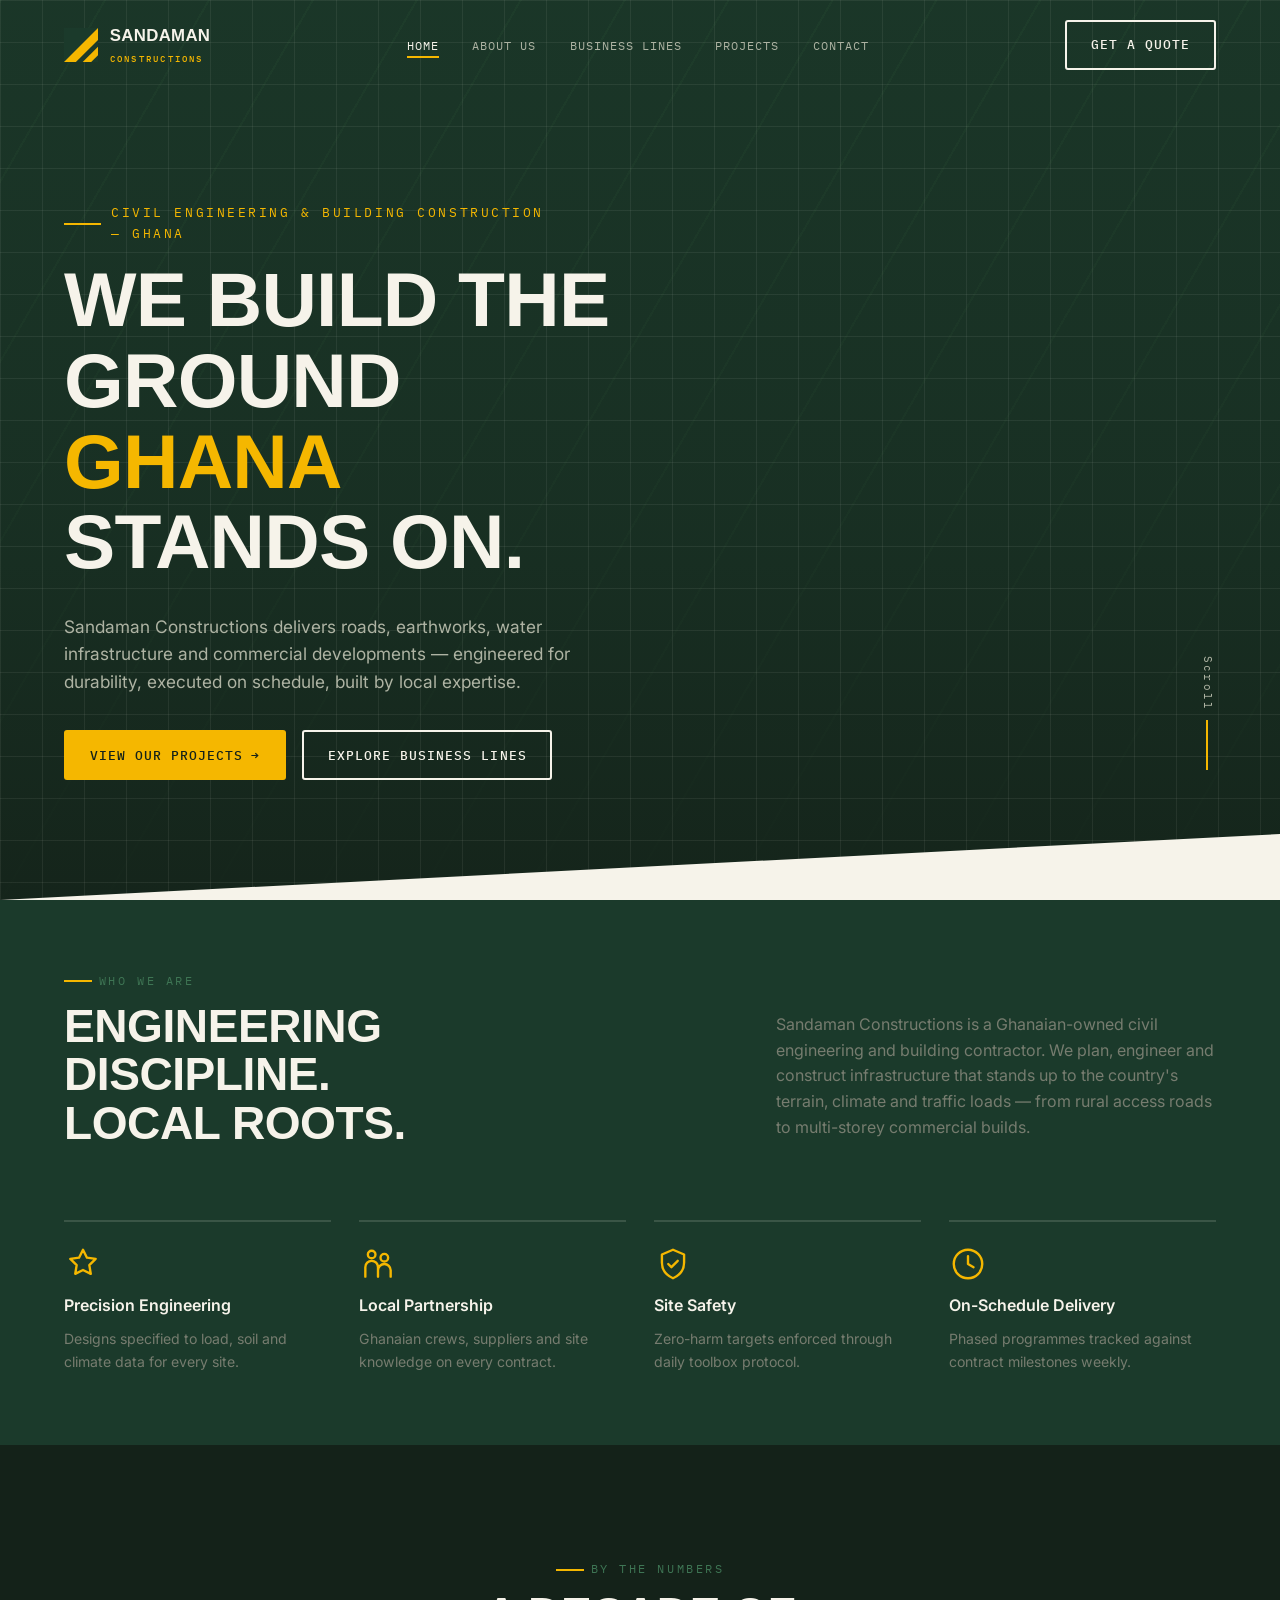
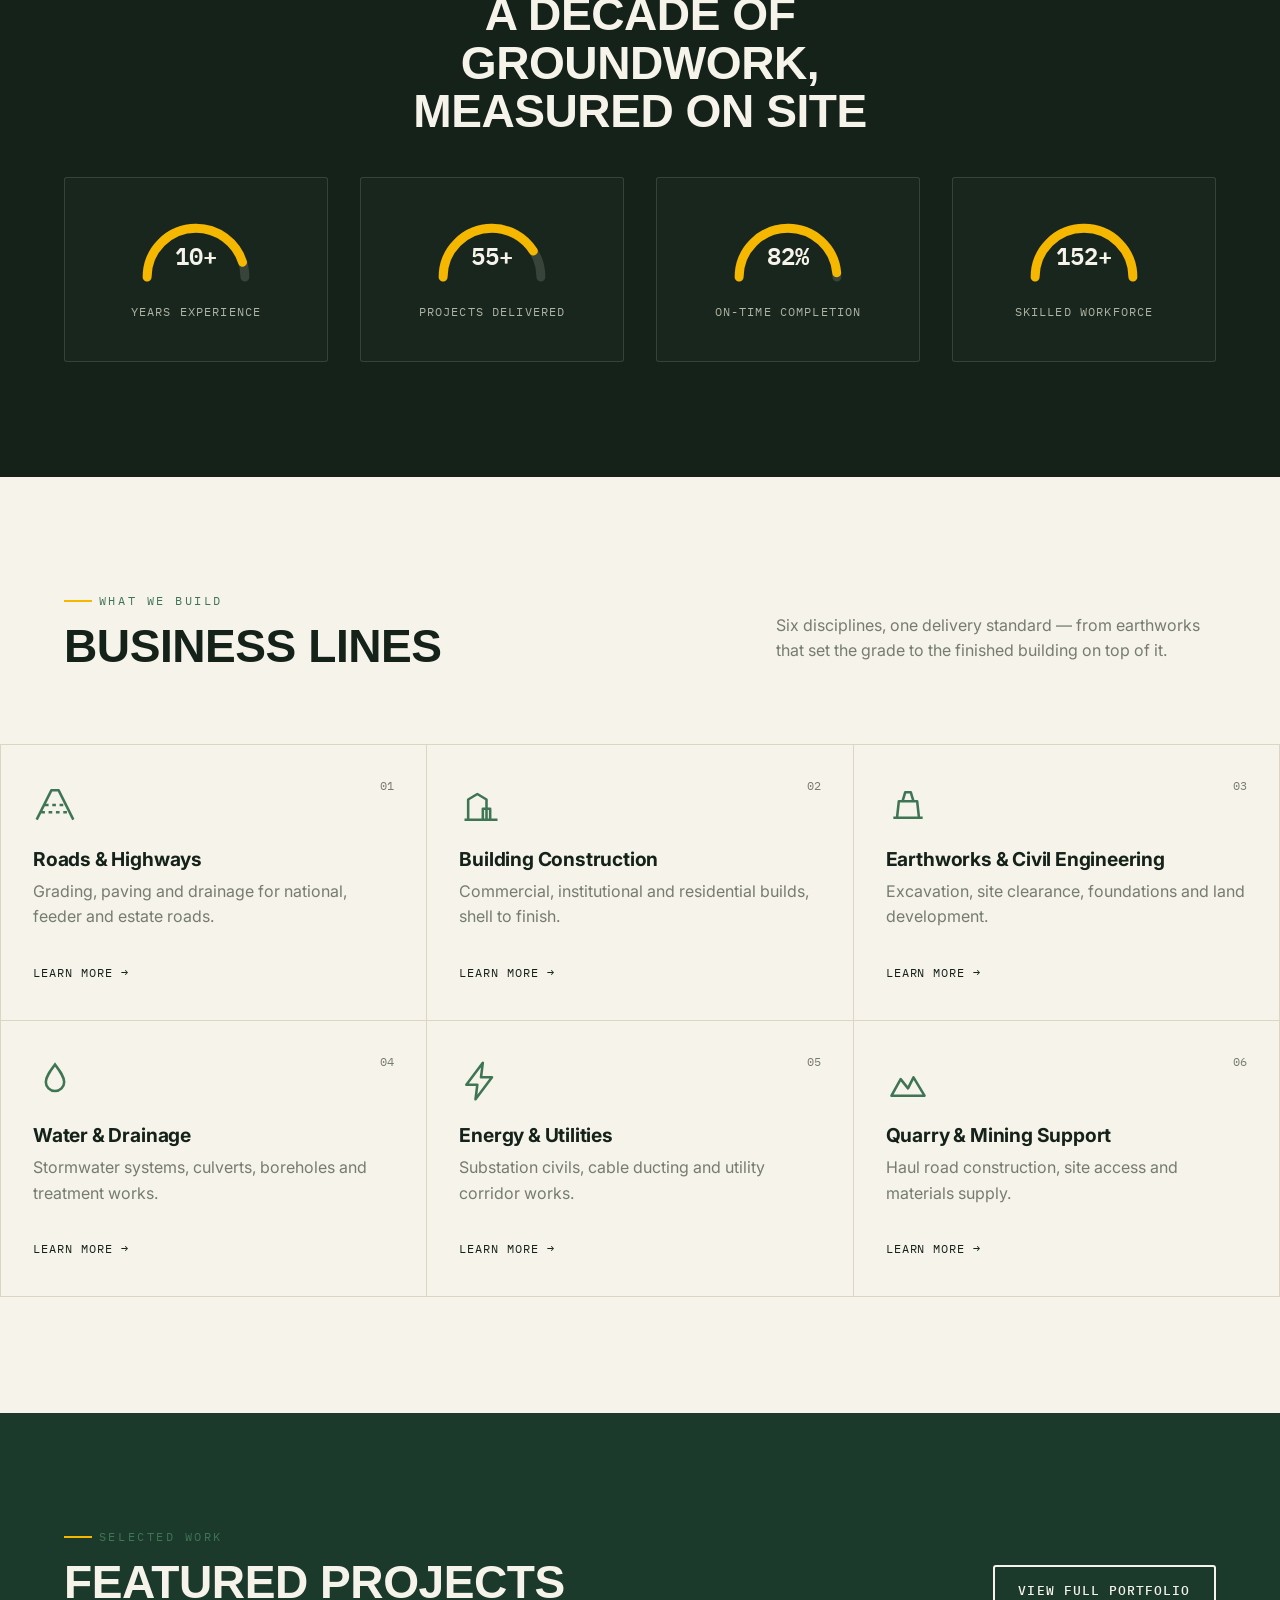
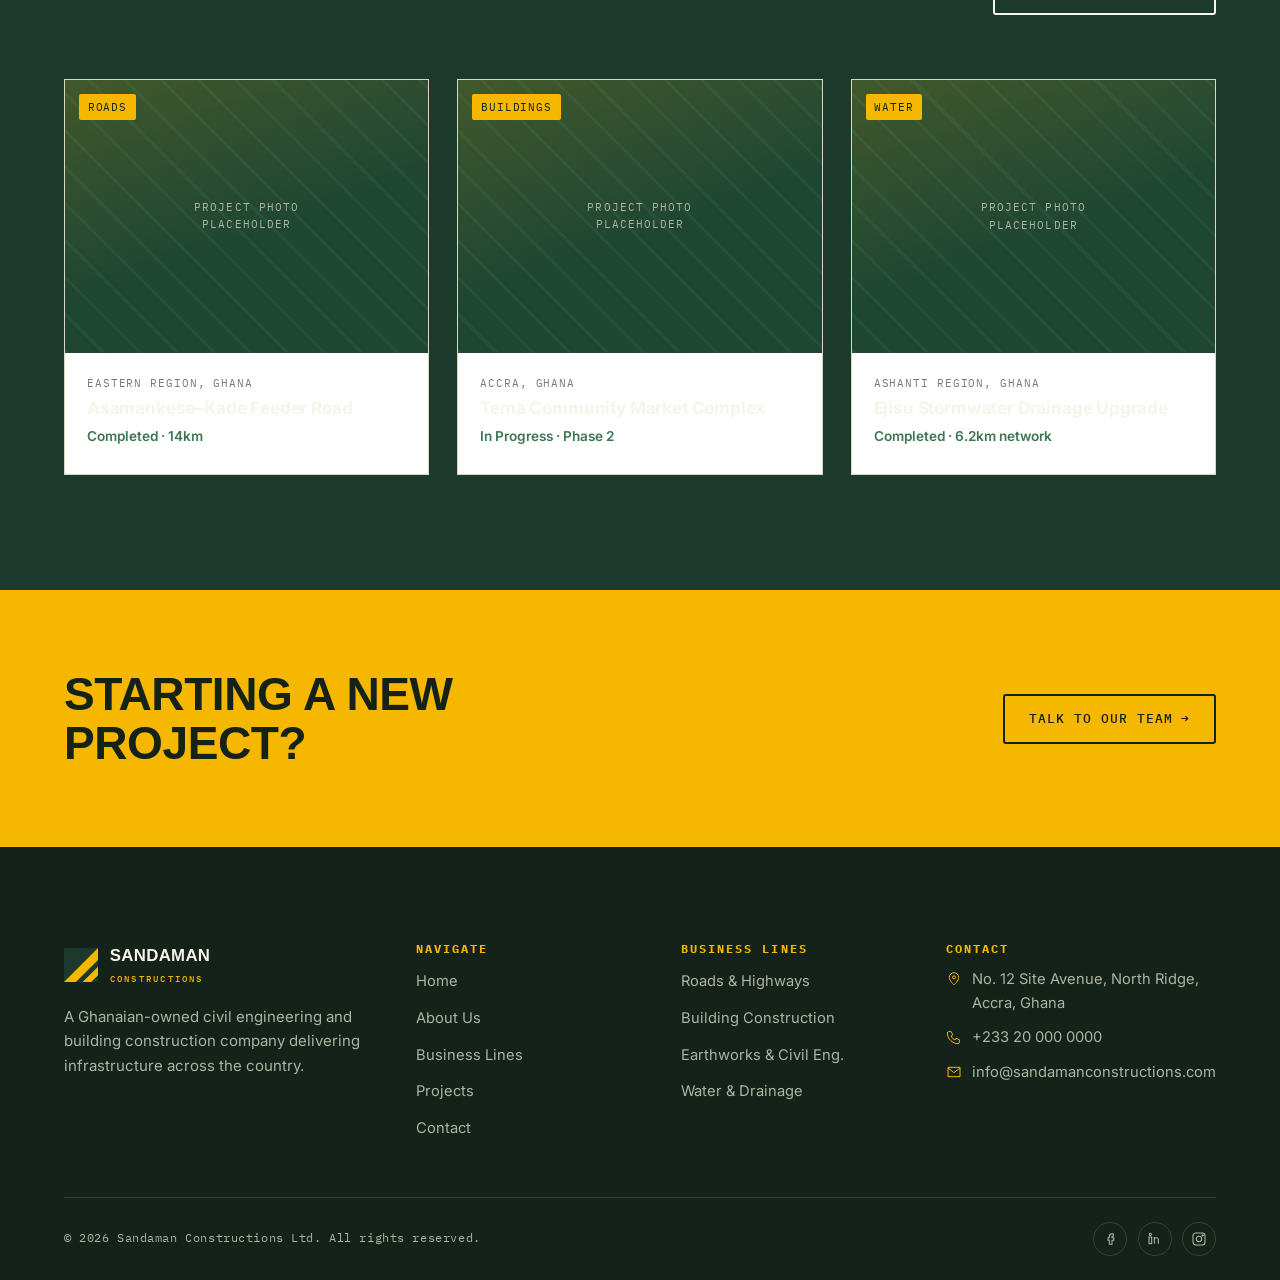
==== index.html @ ed3ce736 "initial commit" ====
<!DOCTYPE html>
<html lang="en">
<head>
<meta charset="UTF-8">
<meta name="viewport" content="width=device-width, initial-scale=1.0">
<title>Sandaman Constructions — Building Ghana's Infrastructure</title>
<meta name="description" content="Sandaman Constructions is a civil engineering and building construction company delivering roads, earthworks, water infrastructure and commercial developments across Ghana.">
<link rel="preconnect" href="https://fonts.googleapis.com">
<link href="https://fonts.googleapis.com/css2?family=Archivo+Expanded:wght@600;700;800&family=Inter:wght@400;500;600;700&family=IBM+Plex+Mono:wght@400;500;600&display=swap" rel="stylesheet">
<link rel="stylesheet" href="css/base.css">
<link rel="stylesheet" href="css/layout.css">
<link rel="stylesheet" href="css/components.css">
</head>
<body>

<!-- ============ HEADER ============ -->
<header class="site-header">
  <div class="container">
    <a href="index.html" class="logo">
      <svg class="mark" viewBox="0 0 40 40" fill="none" xmlns="http://www.w3.org/2000/svg">
        <rect width="40" height="40" fill="#1B3A2B"/>
        <path d="M0 40L40 0V14L14 40H0Z" fill="#F5B700"/>
        <path d="M22 40L40 22V32L32 40H22Z" fill="#F5B700"/>
      </svg>
      <span class="word">SANDAMAN<small>Constructions</small></span>
    </a>
    <nav>
      <ul class="nav-list" id="nav-list">
        <li><a href="index.html" aria-current="page">Home</a></li>
        <li><a href="about.html">About Us</a></li>
        <li><a href="sectors.html">Business Lines</a></li>
        <li><a href="projects.html">Projects</a></li>
        <li><a href="contact.html">Contact</a></li>
      </ul>
    </nav>
    <div class="nav-cta">
      <a href="contact.html" class="btn btn-outline on-dark">Get a Quote</a>
      <button class="nav-toggle" aria-label="Toggle menu" aria-expanded="false"><span></span></button>
    </div>
  </div>
</header>

<main>
  <!-- ============ HERO ============ -->
  <section class="hero">
    <div class="blueprint-bg"></div>
    <div class="container hero-inner">
      <p class="hero-tag">Civil Engineering &amp; Building Construction — Ghana</p>
      <h1>We Build the Ground <em>Ghana</em> Stands On.</h1>
      <p class="hero-lead">Sandaman Constructions delivers roads, earthworks, water infrastructure and commercial developments — engineered for durability, executed on schedule, built by local expertise.</p>
      <div class="hero-actions">
        <a href="projects.html" class="btn btn-primary">View Our Projects <span class="btn-arrow">→</span></a>
        <a href="sectors.html" class="btn btn-outline on-dark">Explore Business Lines</a>
      </div>
    </div>
    <div class="hero-scroll">Scroll</div>
  </section>

  <!-- ============ INTRO / PILLARS ============ -->
  <section class="section-tight on-forest">
    <div class="container">
      <div class="section-head">
        <div>
          <p class="eyebrow">Who We Are</p>
          <h2 style="max-width:16ch">Engineering Discipline. Local Roots.</h2>
        </div>
        <p class="lead">Sandaman Constructions is a Ghanaian-owned civil engineering and building contractor. We plan, engineer and construct infrastructure that stands up to the country's terrain, climate and traffic loads — from rural access roads to multi-storey commercial builds.</p>
      </div>
      <div class="pillar-row reveal">
        <div class="pillar">
          <svg viewBox="0 0 24 24" fill="none" stroke="currentColor" stroke-width="1.5"><path d="M12 3l2.5 5 5.5.8-4 3.9.9 5.5L12 15.8 7.1 18.2l.9-5.5-4-3.9 5.5-.8L12 3z" stroke-linejoin="round"/></svg>
          <h4>Precision Engineering</h4>
          <p>Designs specified to load, soil and climate data for every site.</p>
        </div>
        <div class="pillar">
          <svg viewBox="0 0 24 24" fill="none" stroke="currentColor" stroke-width="1.5"><path d="M4 20v-6a4 4 0 014-4h0a4 4 0 014 4v6M12 20v-4a4 4 0 014-4h0a4 4 0 014 4v4" stroke-linecap="round" stroke-linejoin="round"/><circle cx="8" cy="6" r="2.4"/><circle cx="16" cy="8" r="2.4"/></svg>
          <h4>Local Partnership</h4>
          <p>Ghanaian crews, suppliers and site knowledge on every contract.</p>
        </div>
        <div class="pillar">
          <svg viewBox="0 0 24 24" fill="none" stroke="currentColor" stroke-width="1.5"><path d="M12 3l7 3v5c0 5-3.4 8.4-7 10-3.6-1.6-7-5-7-10V6l7-3z" stroke-linejoin="round"/><path d="M9 12l2 2 4-4" stroke-linecap="round" stroke-linejoin="round"/></svg>
          <h4>Site Safety</h4>
          <p>Zero-harm targets enforced through daily toolbox protocol.</p>
        </div>
        <div class="pillar">
          <svg viewBox="0 0 24 24" fill="none" stroke="currentColor" stroke-width="1.5"><circle cx="12" cy="12" r="9"/><path d="M12 7v5l3.5 2" stroke-linecap="round" stroke-linejoin="round"/></svg>
          <h4>On-Schedule Delivery</h4>
          <p>Phased programmes tracked against contract milestones weekly.</p>
        </div>
      </div>
    </div>
  </section>

  <!-- ============ GAUGE STATS ============ -->
  <section class="section on-ink">
    <div class="container">
      <p class="eyebrow center" style="justify-content:center">By The Numbers</p>
      <h2 class="center" style="max-width:20ch;margin-bottom:2.6rem">A Decade of Groundwork, Measured on Site</h2>

      <div class="gauge-strip reveal">
        <div class="gauge" data-value="90">
          <svg viewBox="0 0 140 90">
            <path class="gauge-track" d="M15 80 A55 55 0 0 1 125 80"/>
            <path class="gauge-fill" data-circumference="172.8" d="M15 80 A55 55 0 0 1 125 80" style="stroke-dasharray:172.8;stroke-dashoffset:172.8;"/>
            <text x="70" y="66" text-anchor="middle" class="gauge-value" data-count="12" data-suffix="+">0</text>
          </svg>
          <p class="gauge-label">Years Experience</p>
        </div>
        <div class="gauge" data-value="82">
          <svg viewBox="0 0 140 90">
            <path class="gauge-track" d="M15 80 A55 55 0 0 1 125 80"/>
            <path class="gauge-fill" data-circumference="172.8" d="M15 80 A55 55 0 0 1 125 80" style="stroke-dasharray:172.8;stroke-dashoffset:172.8;"/>
            <text x="70" y="66" text-anchor="middle" class="gauge-value" data-count="65" data-suffix="+">0</text>
          </svg>
          <p class="gauge-label">Projects Delivered</p>
        </div>
        <div class="gauge" data-value="97">
          <svg viewBox="0 0 140 90">
            <path class="gauge-track" d="M15 80 A55 55 0 0 1 125 80"/>
            <path class="gauge-fill" data-circumference="172.8" d="M15 80 A55 55 0 0 1 125 80" style="stroke-dasharray:172.8;stroke-dashoffset:172.8;"/>
            <text x="70" y="66" text-anchor="middle" class="gauge-value" data-count="97" data-suffix="%">0</text>
          </svg>
          <p class="gauge-label">On-Time Completion</p>
        </div>
        <div class="gauge" data-value="100">
          <svg viewBox="0 0 140 90">
            <path class="gauge-track" d="M15 80 A55 55 0 0 1 125 80"/>
            <path class="gauge-fill" data-circumference="172.8" d="M15 80 A55 55 0 0 1 125 80" style="stroke-dasharray:172.8;stroke-dashoffset:172.8;"/>
            <text x="70" y="66" text-anchor="middle" class="gauge-value" data-count="180" data-suffix="+">0</text>
          </svg>
          <p class="gauge-label">Skilled Workforce</p>
        </div>
      </div>
    </div>
  </section>

  <!-- ============ BUSINESS LINES TEASER ============ -->
  <section class="section">
    <div class="container">
      <div class="section-head">
        <div>
          <p class="eyebrow">What We Build</p>
          <h2>Business Lines</h2>
        </div>
        <p class="lead">Six disciplines, one delivery standard — from earthworks that set the grade to the finished building on top of it.</p>
      </div>
    </div>
    <div class="sector-grid reveal">
      <a href="sectors.html" class="sector-card">
        <span class="sector-num">01</span>
        <svg class="sector-icon" viewBox="0 0 24 24" fill="none" stroke="currentColor" stroke-width="1.4"><path d="M2 20L10 4h4l8 16" stroke-linejoin="round"/><path d="M6.5 12h11M4.5 16h15" stroke-dasharray="2 2"/></svg>
        <h3>Roads &amp; Highways</h3>
        <p>Grading, paving and drainage for national, feeder and estate roads.</p>
        <span class="sector-link">Learn more →</span>
      </a>
      <a href="sectors.html" class="sector-card">
        <span class="sector-num">02</span>
        <svg class="sector-icon" viewBox="0 0 24 24" fill="none" stroke="currentColor" stroke-width="1.4"><path d="M3 20h18M5 20V9l5-3 5 3v11M13 20v-6h4v6" stroke-linejoin="round"/></svg>
        <h3>Building Construction</h3>
        <p>Commercial, institutional and residential builds, shell to finish.</p>
        <span class="sector-link">Learn more →</span>
      </a>
      <a href="sectors.html" class="sector-card">
        <span class="sector-num">03</span>
        <svg class="sector-icon" viewBox="0 0 24 24" fill="none" stroke="currentColor" stroke-width="1.4"><path d="M4 19h16M6 19l1-9h10l1 9M9 10l1.5-5h3L15 10" stroke-linejoin="round"/></svg>
        <h3>Earthworks &amp; Civil Engineering</h3>
        <p>Excavation, site clearance, foundations and land development.</p>
        <span class="sector-link">Learn more →</span>
      </a>
      <a href="sectors.html" class="sector-card">
        <span class="sector-num">04</span>
        <svg class="sector-icon" viewBox="0 0 24 24" fill="none" stroke="currentColor" stroke-width="1.4"><path d="M12 3c3 4 5 6.7 5 9.5a5 5 0 01-10 0C7 9.7 9 7 12 3z"/></svg>
        <h3>Water &amp; Drainage</h3>
        <p>Stormwater systems, culverts, boreholes and treatment works.</p>
        <span class="sector-link">Learn more →</span>
      </a>
      <a href="sectors.html" class="sector-card">
        <span class="sector-num">05</span>
        <svg class="sector-icon" viewBox="0 0 24 24" fill="none" stroke="currentColor" stroke-width="1.4"><path d="M13 2L4 14h6l-1 8 9-12h-6l1-8z" stroke-linejoin="round"/></svg>
        <h3>Energy &amp; Utilities</h3>
        <p>Substation civils, cable ducting and utility corridor works.</p>
        <span class="sector-link">Learn more →</span>
      </a>
      <a href="sectors.html" class="sector-card">
        <span class="sector-num">06</span>
        <svg class="sector-icon" viewBox="0 0 24 24" fill="none" stroke="currentColor" stroke-width="1.4"><path d="M3 20l5-9 4 5 3-6 6 10H3z" stroke-linejoin="round"/></svg>
        <h3>Quarry &amp; Mining Support</h3>
        <p>Haul road construction, site access and materials supply.</p>
        <span class="sector-link">Learn more →</span>
      </a>
    </div>
  </section>

  <!-- ============ FEATURED PROJECTS ============ -->
  <section class="section on-forest">
    <div class="container">
      <div class="section-head">
        <div>
          <p class="eyebrow">Selected Work</p>
          <h2>Featured Projects</h2>
        </div>
        <a href="projects.html" class="btn btn-outline on-dark">View Full Portfolio</a>
      </div>
      <div class="project-grid reveal">
        <a href="projects.html" class="project-card">
          <div class="project-media"><span class="tag">Roads</span><div class="ph-photo">Project photo<br>placeholder</div></div>
          <div class="project-body">
            <span class="loc">Eastern Region, Ghana</span>
            <h3>Asamankese–Kade Feeder Road</h3>
            <span class="status">Completed · 14km</span>
          </div>
        </a>
        <a href="projects.html" class="project-card">
          <div class="project-media"><span class="tag">Buildings</span><div class="ph-photo">Project photo<br>placeholder</div></div>
          <div class="project-body">
            <span class="loc">Accra, Ghana</span>
            <h3>Tema Community Market Complex</h3>
            <span class="status">In Progress · Phase 2</span>
          </div>
        </a>
        <a href="projects.html" class="project-card">
          <div class="project-media"><span class="tag">Water</span><div class="ph-photo">Project photo<br>placeholder</div></div>
          <div class="project-body">
            <span class="loc">Ashanti Region, Ghana</span>
            <h3>Ejisu Stormwater Drainage Upgrade</h3>
            <span class="status">Completed · 6.2km network</span>
          </div>
        </a>
      </div>
    </div>
  </section>

  <!-- ============ CTA BAND ============ -->
  <section class="cta-band">
    <div class="container">
      <h2>Starting a New Project?</h2>
      <a href="contact.html" class="btn btn-outline">Talk to Our Team <span class="btn-arrow">→</span></a>
    </div>
  </section>
</main>

<!-- ============ FOOTER ============ -->
<footer class="site-footer">
  <div class="container">
    <div class="footer-grid">
      <div class="footer-brand">
        <a href="index.html" class="logo">
          <svg class="mark" viewBox="0 0 40 40" fill="none" xmlns="http://www.w3.org/2000/svg">
            <rect width="40" height="40" fill="#1B3A2B"/>
            <path d="M0 40L40 0V14L14 40H0Z" fill="#F5B700"/>
            <path d="M22 40L40 22V32L32 40H22Z" fill="#F5B700"/>
          </svg>
          <span class="word">SANDAMAN<small>Constructions</small></span>
        </a>
        <p>A Ghanaian-owned civil engineering and building construction company delivering infrastructure across the country.</p>
      </div>
      <div class="footer-col">
        <h4>Navigate</h4>
        <ul>
          <li><a href="index.html">Home</a></li>
          <li><a href="about.html">About Us</a></li>
          <li><a href="sectors.html">Business Lines</a></li>
          <li><a href="projects.html">Projects</a></li>
          <li><a href="contact.html">Contact</a></li>
        </ul>
      </div>
      <div class="footer-col">
        <h4>Business Lines</h4>
        <ul>
          <li><a href="sectors.html">Roads &amp; Highways</a></li>
          <li><a href="sectors.html">Building Construction</a></li>
          <li><a href="sectors.html">Earthworks &amp; Civil Eng.</a></li>
          <li><a href="sectors.html">Water &amp; Drainage</a></li>
        </ul>
      </div>
      <div class="footer-col">
        <h4>Contact</h4>
        <ul class="footer-contact">
          <li><svg viewBox="0 0 24 24" fill="none" stroke="currentColor" stroke-width="1.5"><path d="M12 21s7-6.3 7-11.5A7 7 0 105 9.5C5 14.7 12 21 12 21z"/><circle cx="12" cy="9.5" r="2.3"/></svg> No. 12 Site Avenue, North Ridge, Accra, Ghana</li>
          <li><svg viewBox="0 0 24 24" fill="none" stroke="currentColor" stroke-width="1.5"><path d="M4 4h4l2 5-2.5 1.5a12 12 0 006 6L15 14l5 2v4a2 2 0 01-2 2C9.6 22 2 14.4 2 6a2 2 0 012-2z"/></svg> +233 20 000 0000</li>
          <li><svg viewBox="0 0 24 24" fill="none" stroke="currentColor" stroke-width="1.5"><path d="M3 5h18v14H3V5z"/><path d="M3 6l9 7 9-7"/></svg> info@sandamanconstructions.com</li>
        </ul>
      </div>
    </div>
    <div class="footer-bottom">
      <span>© 2026 Sandaman Constructions Ltd. All rights reserved.</span>
      <div class="footer-social">
        <a href="#" aria-label="Facebook"><svg width="16" height="16" viewBox="0 0 24 24" fill="none" stroke="currentColor" stroke-width="1.6"><path d="M15 8h2V4h-2a4 4 0 00-4 4v2H9v4h2v6h4v-6h2.5l.5-4H15V8z"/></svg></a>
        <a href="#" aria-label="LinkedIn"><svg width="16" height="16" viewBox="0 0 24 24" fill="none" stroke="currentColor" stroke-width="1.6"><rect x="3" y="9" width="4" height="10"/><circle cx="5" cy="5" r="1.6"/><path d="M11 19v-6a3 3 0 016 0v6M11 19V9"/></svg></a>
        <a href="#" aria-label="Instagram"><svg width="16" height="16" viewBox="0 0 24 24" fill="none" stroke="currentColor" stroke-width="1.6"><rect x="3" y="3" width="18" height="18" rx="4"/><circle cx="12" cy="12" r="4"/><circle cx="17.5" cy="6.5" r="1"/></svg></a>
      </div>
    </div>
  </div>
</footer>

<script src="js/main.js"></script>
</body>
</html>
---- css/base.css ----
/* ==========================================================================
   SANDAMAN CONSTRUCTIONS — Design System
   Palette: industrial forest green + safety yellow, concrete paper ground
   Type: Archivo Expanded (display) / Inter (body) / IBM Plex Mono (data)
   ========================================================================== */

:root{
  /* --- Color tokens --- */
  --ink:        #142219;   /* near-black green, primary text */
  --forest:     #1B3A2B;   /* primary dark green */
  --forest-2:   #2F5B41;   /* mid green */
  --forest-3:   #3E7554;   /* lighter green, hovers */
  --yellow:     #F5B700;   /* safety yellow, primary accent */
  --yellow-deep:#C98F00;   /* deep yellow, hover/shade */
  --paper:      #F6F3EA;   /* concrete/paper background */
  --paper-2:    #EFEADA;   /* slightly deeper paper for cards */
  --steel:      #767C6F;   /* muted secondary text on paper */
  --steel-light:#AEB3A3;   /* faint text on dark */
  --line:       #DBD5C2;   /* hairline border on paper */
  --line-dark:  rgba(246,243,234,0.14); /* hairline border on dark */
  --white:      #FFFFFF;

  /* --- Type --- */
  --f-display: 'Archivo Expanded', 'Arial Narrow', sans-serif;
  --f-body:    'Inter', -apple-system, BlinkMacSystemFont, sans-serif;
  --f-mono:    'IBM Plex Mono', 'SFMono-Regular', monospace;

  /* --- Scale / rhythm --- */
  --gutter: clamp(20px, 5vw, 64px);
  --radius: 3px;
  --ease: cubic-bezier(.22,.61,.36,1);
}

*,*::before,*::after{ box-sizing:border-box; }
html{ scroll-behavior:smooth; }
body{
  margin:0;
  background:var(--paper);
  color:var(--ink);
  font-family:var(--f-body);
  font-size:16px;
  line-height:1.6;
  -webkit-font-smoothing:antialiased;
  overflow-x:hidden;
}
img{ max-width:100%; display:block; }
a{ color:inherit; text-decoration:none; }
ul{ margin:0; padding:0; list-style:none; }
button{ font-family:inherit; cursor:pointer; }
input,textarea,select{ font-family:inherit; font-size:1rem; }

h1,h2,h3,h4{
  font-family:var(--f-display);
  font-weight:700;
  line-height:1.05;
  letter-spacing:-0.01em;
  margin:0 0 .5em;
  text-transform:uppercase;
}
h1{ font-size:clamp(2.6rem, 6vw, 5rem); }
h2{ font-size:clamp(1.9rem, 3.6vw, 3rem); }
h3{ font-size:clamp(1.2rem, 2vw, 1.6rem); }
p{ margin:0 0 1em; color:var(--steel); max-width:60ch; }
.on-dark p{ color:var(--steel-light); }

:focus-visible{
  outline:3px solid var(--yellow);
  outline-offset:2px;
}

.container{
  max-width:1280px;
  margin:0 auto;
  padding:0 var(--gutter);
}

.eyebrow{
  font-family:var(--f-mono);
  font-size:.72rem;
  letter-spacing:.22em;
  text-transform:uppercase;
  color:var(--forest-3);
  display:flex;
  align-items:center;
  gap:.6em;
  margin-bottom:1em;
}
.on-dark .eyebrow{ color:var(--yellow); }
.eyebrow::before{
  content:'';
  width:28px; height:2px;
  background:var(--yellow);
  display:inline-block;
}

/* --- Buttons --- */
.btn{
  display:inline-flex;
  align-items:center;
  gap:.6em;
  padding:.95em 1.8em;
  font-family:var(--f-mono);
  font-size:.82rem;
  font-weight:500;
  letter-spacing:.08em;
  text-transform:uppercase;
  border:2px solid transparent;
  border-radius:var(--radius);
  transition:background .25s var(--ease), color .25s var(--ease), border-color .25s var(--ease), transform .2s var(--ease);
  white-space:nowrap;
}
.btn-primary{ background:var(--yellow); color:var(--ink); }
.btn-primary:hover{ background:var(--yellow-deep); transform:translateY(-2px); }
.btn-outline{ border-color:var(--ink); color:var(--ink); }
.btn-outline:hover{ background:var(--ink); color:var(--paper); }
.btn-outline.on-dark{ border-color:var(--paper); color:var(--paper); }
.btn-outline.on-dark:hover{ background:var(--paper); color:var(--ink); }
.btn-arrow{ transition:transform .25s var(--ease); }
.btn:hover .btn-arrow{ transform:translateX(4px); }

/* --- Section rhythm --- */
.section{ padding:clamp(56px,9vw,120px) 0; }
.section-tight{ padding:clamp(40px,6vw,72px) 0; }
.on-forest{ background:var(--forest); color:var(--paper); }
.on-ink{ background:var(--ink); color:var(--paper); }

/* --- Signature diagonal divider (site-cut / grade line motif) --- */
.grade-divider{
  position:relative;
  height:64px;
  overflow:hidden;
}
.grade-divider svg{ width:100%; height:100%; display:block; }

/* thin two-tone stripe rule, used sparingly as a section marker */
.stripe-rule{
  height:6px;
  width:100%;
  background:repeating-linear-gradient(
    -45deg,
    var(--yellow) 0 18px,
    var(--forest) 18px 36px
  );
}

/* --- Blueprint grid ambient texture --- */
.blueprint-bg{
  position:absolute; inset:0;
  background-image:
    linear-gradient(var(--line-dark) 1px, transparent 1px),
    linear-gradient(90deg, var(--line-dark) 1px, transparent 1px);
  background-size:42px 42px;
  opacity:.5;
  pointer-events:none;
}

/* --- Utility --- */
.muted{ color:var(--steel); }
.center{ text-align:center; margin-left:auto; margin-right:auto; }
.visually-hidden{
  position:absolute; width:1px; height:1px; overflow:hidden;
  clip:rect(0 0 0 0); white-space:nowrap;
}

@media (prefers-reduced-motion: reduce){
  *{ animation-duration:0.001ms !important; animation-iteration-count:1 !important; transition-duration:0.001ms !important; scroll-behavior:auto !important; }
}
---- css/layout.css ----
/* ==========================================================================
   LAYOUT COMPONENTS — header, footer, hero, page-banner
   ========================================================================== */

/* --- Site header --- */
.site-header{
  position:fixed;
  top:0; left:0; right:0;
  z-index:100;
  background:transparent;
  transition:background .35s var(--ease), box-shadow .35s var(--ease), padding .3s var(--ease);
}
.site-header.is-scrolled{
  background:var(--forest);
  box-shadow:0 6px 24px rgba(0,0,0,.18);
}
.site-header .container{
  display:flex;
  align-items:center;
  justify-content:space-between;
  padding-top:20px;
  padding-bottom:20px;
  transition:padding .3s var(--ease);
}
.site-header.is-scrolled .container{ padding-top:14px; padding-bottom:14px; }

.logo{
  display:flex;
  align-items:center;
  gap:.7em;
  font-family:var(--f-display);
  font-weight:700;
  font-size:1.05rem;
  letter-spacing:.02em;
  color:var(--paper);
  text-transform:uppercase;
}
.logo .mark{ width:34px; height:34px; flex:none; }
.logo .word small{
  display:block;
  font-family:var(--f-mono);
  font-size:.58rem;
  letter-spacing:.24em;
  color:var(--yellow);
  font-weight:500;
  margin-top:2px;
}

.nav-list{
  display:flex;
  align-items:center;
  gap:2.1rem;
}
.nav-list a{
  font-family:var(--f-mono);
  font-size:.78rem;
  letter-spacing:.08em;
  text-transform:uppercase;
  color:var(--steel-light);
  position:relative;
  padding:.4em 0;
  transition:color .25s var(--ease);
}
.nav-list a:hover,
.nav-list a[aria-current="page"]{ color:var(--paper); }
.nav-list a[aria-current="page"]::after{
  content:'';
  position:absolute; left:0; right:0; bottom:0;
  height:2px; background:var(--yellow);
}
.nav-cta{ display:flex; align-items:center; gap:1.4rem; }
.nav-toggle{
  display:none;
  background:none; border:none; color:var(--paper);
  width:32px; height:24px; position:relative;
}
.nav-toggle span, .nav-toggle::before, .nav-toggle::after{
  content:''; position:absolute; left:0; right:0; height:2px; background:currentColor;
}
.nav-toggle::before{ top:0; }
.nav-toggle span{ top:11px; }
.nav-toggle::after{ bottom:0; }

@media (max-width: 900px){
  .nav-list{
    position:fixed; inset:0 0 0 30%;
    background:var(--forest);
    flex-direction:column;
    justify-content:center;
    gap:2rem;
    transform:translateX(100%);
    transition:transform .4s var(--ease);
  }
  .nav-list.is-open{ transform:translateX(0); }
  .nav-list a{ font-size:1rem; }
  .nav-toggle{ display:block; }
  .nav-cta .btn-outline{ display:none; }
}

/* --- Hero (home) --- */
.hero{
  position:relative;
  min-height:100vh;
  display:flex;
  align-items:flex-end;
  background:
    linear-gradient(180deg, rgba(20,34,25,.35) 0%, rgba(20,34,25,.55) 55%, rgba(20,34,25,.92) 100%),
    repeating-linear-gradient(120deg, #234a34 0 2px, #1e4130 2px 90px),
    var(--forest);
  overflow:hidden;
}
.hero::after{
  /* signature angled grade-cut at hero base */
  content:'';
  position:absolute; left:0; right:0; bottom:0; height:110px;
  background:var(--paper);
  clip-path:polygon(0 100%, 100% 100%, 100% 40%, 0 100%);
}
.hero-inner{
  position:relative;
  z-index:2;
  padding-bottom:clamp(70px,10vw,120px);
  padding-top:180px;
  width:100%;
}
.hero-tag{
  font-family:var(--f-mono);
  color:var(--yellow);
  font-size:.8rem;
  letter-spacing:.2em;
  text-transform:uppercase;
  margin-bottom:1.2em;
  display:flex; align-items:center; gap:.8em;
}
.hero-tag::before{ content:''; width:44px; height:2px; background:var(--yellow); }
.hero h1{
  color:var(--paper);
  max-width:14ch;
  margin-bottom:.4em;
}
.hero h1 em{
  font-style:normal;
  color:var(--yellow);
}
.hero-lead{
  color:var(--steel-light);
  max-width:46ch;
  font-size:1.08rem;
  margin-bottom:2em;
}
.hero-actions{ display:flex; gap:1rem; flex-wrap:wrap; }
.hero-scroll{
  position:absolute; right:var(--gutter); bottom:130px;
  writing-mode:vertical-rl;
  font-family:var(--f-mono);
  font-size:.7rem;
  letter-spacing:.2em;
  color:var(--steel-light);
  display:flex; align-items:center; gap:.8em;
  z-index:2;
}
.hero-scroll::after{ content:''; width:2px; height:50px; background:var(--yellow); }

/* --- Page banner (interior pages) --- */
.page-banner{
  position:relative;
  padding:200px 0 80px;
  background:
    linear-gradient(180deg, rgba(20,34,25,.55), rgba(20,34,25,.85)),
    repeating-linear-gradient(120deg, #234a34 0 2px, #1e4130 2px 90px),
    var(--forest);
  color:var(--paper);
  overflow:hidden;
}
.page-banner .eyebrow{ color:var(--yellow); }
.page-banner h1{ color:var(--paper); max-width:20ch; margin-bottom:.3em; }
.page-banner .lead{ max-width:52ch; color:var(--steel-light); }
.breadcrumb{
  font-family:var(--f-mono); font-size:.75rem; letter-spacing:.08em;
  color:var(--steel-light); text-transform:uppercase; margin-bottom:1.4em;
  display:flex; gap:.5em; align-items:center;
}
.breadcrumb a:hover{ color:var(--yellow); }
.breadcrumb .sep{ color:var(--forest-3); }

/* --- Footer --- */
.site-footer{
  background:var(--ink);
  color:var(--steel-light);
  padding-top:clamp(56px,8vw,96px);
}
.footer-grid{
  display:grid;
  grid-template-columns:1.4fr 1fr 1fr 1.2fr;
  gap:48px;
  padding-bottom:56px;
  border-bottom:1px solid var(--line-dark);
}
.footer-brand .logo{ margin-bottom:1.1em; }
.footer-brand p{ color:var(--steel-light); font-size:.94rem; max-width:34ch; }
.footer-col h4{
  font-family:var(--f-mono);
  font-size:.72rem;
  letter-spacing:.18em;
  color:var(--yellow);
  text-transform:uppercase;
  margin-bottom:1.1em;
}
.footer-col ul{ display:flex; flex-direction:column; gap:.7em; }
.footer-col a{ font-size:.92rem; color:var(--steel-light); transition:color .2s; }
.footer-col a:hover{ color:var(--yellow); }
.footer-contact li{ font-size:.92rem; display:flex; gap:.7em; align-items:flex-start; }
.footer-contact svg{ flex:none; width:16px; height:16px; margin-top:3px; color:var(--yellow); }
.footer-bottom{
  display:flex; align-items:center; justify-content:space-between;
  padding:24px 0; font-family:var(--f-mono); font-size:.72rem;
  letter-spacing:.05em; color:var(--steel-light); flex-wrap:wrap; gap:1em;
}
.footer-social{ display:flex; gap:.9em; }
.footer-social a{
  width:34px; height:34px; border:1px solid var(--line-dark); border-radius:50%;
  display:flex; align-items:center; justify-content:center; transition:border-color .2s, color .2s;
}
.footer-social a:hover{ border-color:var(--yellow); color:var(--yellow); }

@media (max-width: 900px){
  .footer-grid{ grid-template-columns:1fr 1fr; }
}
@media (max-width: 560px){
  .footer-grid{ grid-template-columns:1fr; }
  .footer-bottom{ flex-direction:column; align-items:flex-start; }
}
---- css/components.css ----
/* ==========================================================================
   COMPONENTS
   ========================================================================== */

/* --- Section headers --- */
.section-head{
  display:flex;
  justify-content:space-between;
  align-items:flex-end;
  gap:2rem;
  margin-bottom:clamp(32px,5vw,64px);
  flex-wrap:wrap;
}
.section-head h2{ margin-bottom:.2em; }
.section-head .lead{ max-width:44ch; }

/* --- Value / pillar icons row --- */
.pillar-row{
  display:grid;
  grid-template-columns:repeat(auto-fit, minmax(150px,1fr));
  gap:28px;
}
.pillar{
  display:flex; flex-direction:column; gap:.9em;
  padding-top:1.4em;
  border-top:2px solid var(--line-dark);
}
.on-forest .pillar,.on-ink .pillar{ border-top-color:var(--line-dark); }
.pillar svg{ width:38px; height:38px; color:var(--yellow); }
.pillar h4{
  font-family:var(--f-body); text-transform:none; font-size:1rem;
  font-weight:600; letter-spacing:0; margin:0;
}
.pillar p{ font-size:.88rem; margin:0; }

/* --- Dashboard gauge counters (signature element) --- */
.gauge-strip{
  display:grid;
  grid-template-columns:repeat(4,1fr);
  gap:32px;
}
.gauge{
  text-align:center;
  padding:28px 16px;
  border:1px solid var(--line-dark);
  border-radius:var(--radius);
  background:rgba(255,255,255,.02);
}
.gauge svg{ width:132px; height:80px; overflow:visible; }
.gauge-track{ fill:none; stroke:var(--line-dark); stroke-width:10; stroke-linecap:round; }
.gauge-fill{
  fill:none; stroke:var(--yellow); stroke-width:10; stroke-linecap:round;
  stroke-dasharray:251.2; stroke-dashoffset:251.2;
  transition:stroke-dashoffset 1.4s var(--ease);
}
.gauge-value{
  font-family:var(--f-mono);
  font-size:1.7rem;
  font-weight:600;
  fill:var(--paper);
}
.gauge-suffix{ font-size:1rem; fill:var(--yellow); }
.gauge-label{
  margin-top:.8em;
  font-family:var(--f-mono);
  font-size:.72rem;
  letter-spacing:.1em;
  text-transform:uppercase;
  color:var(--steel-light);
}

@media (max-width:900px){
  .gauge-strip{ grid-template-columns:repeat(2,1fr); }
}
@media (max-width:520px){
  .gauge-strip{ grid-template-columns:1fr 1fr; gap:16px; }
  .gauge svg{ width:100%; height:64px; }
}

/* --- Business line / sector cards --- */
.sector-grid{
  display:grid;
  grid-template-columns:repeat(3,1fr);
  gap:1px;
  background:var(--line);
  border:1px solid var(--line);
}
.sector-card{
  background:var(--paper);
  padding:38px 32px;
  display:flex; flex-direction:column;
  transition:background .3s var(--ease);
  position:relative;
}
.sector-card:hover{ background:var(--forest); color:var(--paper); }
.sector-card:hover p{ color:var(--steel-light); }
.sector-card:hover .sector-icon{ color:var(--yellow); }
.sector-icon{ width:44px; height:44px; color:var(--forest-3); margin-bottom:1.4em; transition:color .3s; }
.sector-card h3{ font-family:var(--f-body); text-transform:none; font-size:1.2rem; font-weight:700; margin-bottom:.5em; }
.sector-num{
  position:absolute; top:32px; right:32px;
  font-family:var(--f-mono); font-size:.72rem; color:var(--steel);
}
.sector-card:hover .sector-num{ color:var(--yellow); }
.sector-link{
  margin-top:auto; padding-top:1.4em;
  font-family:var(--f-mono); font-size:.75rem; letter-spacing:.08em; text-transform:uppercase;
  display:flex; align-items:center; gap:.6em;
}

@media (max-width:960px){ .sector-grid{ grid-template-columns:repeat(2,1fr); } }
@media (max-width:620px){ .sector-grid{ grid-template-columns:1fr; } }

/* --- Process flow graphic --- */
.process-flow{
  display:grid;
  grid-template-columns:repeat(5,1fr);
  gap:0;
  align-items:start;
  margin-top:2rem;
}
.process-step{
  position:relative;
  text-align:left;
  padding-right:24px;
}
.process-step .step-num{
  font-family:var(--f-mono); font-size:.75rem; color:var(--yellow);
  border:1px solid var(--yellow); border-radius:50%;
  width:30px; height:30px; display:flex; align-items:center; justify-content:center;
  margin-bottom:1em;
}
.process-step h4{ font-family:var(--f-body); text-transform:none; font-size:.98rem; margin-bottom:.4em; }
.process-step p{ font-size:.85rem; margin:0; }
.process-step::after{
  content:'';
  position:absolute; top:15px; left:calc(100% - 24px); width:calc(100% - 6px); height:1px;
  background:repeating-linear-gradient(90deg, var(--yellow) 0 6px, transparent 6px 12px);
}
.process-step:last-child::after{ display:none; }

@media (max-width:900px){
  .process-flow{ grid-template-columns:1fr 1fr; gap:32px 20px; }
  .process-step::after{ display:none; }
}
@media (max-width:560px){ .process-flow{ grid-template-columns:1fr; } }

/* --- Project cards --- */
.project-grid{
  display:grid;
  grid-template-columns:repeat(3,1fr);
  gap:28px;
}
.project-card{
  display:block;
  border:1px solid var(--line);
  background:var(--white);
  overflow:hidden;
  transition:transform .3s var(--ease), box-shadow .3s var(--ease);
}
.project-card:hover{ transform:translateY(-6px); box-shadow:0 20px 40px rgba(20,34,25,.14); }
.project-media{
  position:relative;
  aspect-ratio:4/3;
  overflow:hidden;
  background:var(--forest);
}
.project-media .tag{
  position:absolute; top:14px; left:14px; z-index:2;
  background:var(--yellow); color:var(--ink);
  font-family:var(--f-mono); font-size:.68rem; letter-spacing:.08em; text-transform:uppercase;
  padding:.4em .8em; border-radius:2px;
}
.project-body{ padding:22px 22px 26px; }
.project-body .loc{
  font-family:var(--f-mono); font-size:.7rem; letter-spacing:.08em; text-transform:uppercase; color:var(--steel);
  display:block; margin-bottom:.6em;
}
.project-body h3{ font-family:var(--f-body); text-transform:none; font-size:1.08rem; margin-bottom:.3em; }
.project-body .status{ font-size:.85rem; color:var(--forest-3); font-weight:600; }

@media (max-width:960px){ .project-grid{ grid-template-columns:repeat(2,1fr); } }
@media (max-width:620px){ .project-grid{ grid-template-columns:1fr; } }

/* placeholder texture used for photography slots not yet supplied */
.ph-photo{
  width:100%; height:100%;
  background:
    linear-gradient(160deg, rgba(245,183,0,.16), transparent 55%),
    repeating-linear-gradient(45deg, #24503a 0 3px, #1f4633 3px 26px);
  display:flex; align-items:center; justify-content:center;
  color:var(--steel-light);
  font-family:var(--f-mono); font-size:.68rem; letter-spacing:.1em; text-transform:uppercase;
  text-align:center; padding:1em;
}

/* --- Filter tabs --- */
.filter-row{ display:flex; gap:.7em; flex-wrap:wrap; margin-bottom:2.6rem; }
.filter-btn{
  font-family:var(--f-mono); font-size:.75rem; letter-spacing:.06em; text-transform:uppercase;
  padding:.7em 1.3em; border:1px solid var(--line); background:transparent; color:var(--steel);
  border-radius:20px; transition:all .25s var(--ease);
}
.filter-btn:hover{ border-color:var(--forest-3); color:var(--ink); }
.filter-btn.is-active{ background:var(--forest); border-color:var(--forest); color:var(--paper); }

/* --- Team cards --- */
.team-grid{
  display:grid;
  grid-template-columns:repeat(4,1fr);
  gap:28px;
}
.team-card{ text-align:left; }
.team-photo{
  aspect-ratio:3/3.6;
  background:var(--forest);
  position:relative;
  overflow:hidden;
  margin-bottom:1.1em;
}
.team-initials{
  position:absolute; inset:0;
  display:flex; align-items:center; justify-content:center;
  font-family:var(--f-display); font-size:2.6rem; color:var(--yellow);
  background:repeating-linear-gradient(135deg, #234a34 0 2px, #1e4130 2px 50px);
}
.team-card h4{ font-family:var(--f-body); text-transform:none; font-size:1.02rem; margin-bottom:.15em; }
.team-role{ font-family:var(--f-mono); font-size:.72rem; letter-spacing:.06em; text-transform:uppercase; color:var(--forest-3); }

@media (max-width:960px){ .team-grid{ grid-template-columns:repeat(2,1fr); } }

/* --- Stat inline (about page) --- */
.mini-stats{ display:grid; grid-template-columns:repeat(3,1fr); gap:24px; margin-top:2.4rem; }
.mini-stat{ border-left:2px solid var(--yellow); padding-left:1em; }
.mini-stat .num{ font-family:var(--f-mono); font-size:2.2rem; font-weight:600; display:block; }
.mini-stat .lbl{ font-size:.85rem; color:var(--steel); }

/* --- Timeline (about page) --- */
.timeline{ position:relative; margin-top:3rem; padding-left:2.6rem; border-left:2px dashed var(--line); }
.timeline-item{ position:relative; padding-bottom:2.6rem; }
.timeline-item:last-child{ padding-bottom:0; }
.timeline-item::before{
  content:''; position:absolute; left:-2.68rem; top:.2rem;
  width:12px; height:12px; border-radius:50%; background:var(--yellow);
  box-shadow:0 0 0 4px var(--paper), 0 0 0 5px var(--line);
}
.timeline-item .yr{ font-family:var(--f-mono); color:var(--forest-3); font-size:.85rem; margin-bottom:.3em; display:block; }
.timeline-item h4{ font-family:var(--f-body); text-transform:none; font-size:1.08rem; margin-bottom:.25em; }

/* --- CTA band --- */
.cta-band{
  background:var(--yellow);
  color:var(--ink);
  padding:clamp(48px,7vw,80px) 0;
}
.cta-band .container{
  display:flex; align-items:center; justify-content:space-between; gap:2rem; flex-wrap:wrap;
}
.cta-band h2{ margin:0; max-width:16ch; }
.cta-band .btn-outline{ border-color:var(--ink); color:var(--ink); }
.cta-band .btn-outline:hover{ background:var(--ink); color:var(--yellow); }

/* --- Forms (contact page) --- */
.form-grid{ display:grid; grid-template-columns:1fr 1fr; gap:22px; }
.form-grid .full{ grid-column:1/-1; }
.field label{
  display:block; font-family:var(--f-mono); font-size:.72rem; letter-spacing:.08em;
  text-transform:uppercase; color:var(--steel); margin-bottom:.6em;
}
.field input, .field select, .field textarea{
  width:100%; border:none; border-bottom:2px solid var(--line);
  background:transparent; padding:.7em .2em; color:var(--ink);
  transition:border-color .25s var(--ease);
}
.field input:focus, .field select:focus, .field textarea:focus{
  border-color:var(--forest); outline:none;
}
.field textarea{ resize:vertical; min-height:120px; }
.form-note{ font-size:.82rem; color:var(--steel); margin-top:1.2em; }
.form-success{
  display:none; align-items:center; gap:.8em; padding:1.1em 1.3em;
  background:rgba(62,117,84,.1); border:1px solid var(--forest-3);
  color:var(--forest); font-size:.92rem; border-radius:var(--radius); margin-top:1.4em;
}
.form-success.is-visible{ display:flex; }
.form-success svg{ width:20px; height:20px; flex:none; color:var(--forest-3); }

@media (max-width:700px){ .form-grid{ grid-template-columns:1fr; } }

/* --- Contact info cards --- */
.contact-cards{ display:grid; grid-template-columns:repeat(3,1fr); gap:24px; }
.contact-card{ padding:28px; border:1px solid var(--line); background:var(--white); }
.contact-card svg{ width:30px; height:30px; color:var(--forest-3); margin-bottom:1em; }
.contact-card h4{ font-family:var(--f-body); text-transform:none; font-size:1rem; margin-bottom:.5em; }
.contact-card p{ font-size:.92rem; margin:0; }

@media (max-width:820px){ .contact-cards{ grid-template-columns:1fr; } }

/* --- Map placeholder --- */
.map-block{
  position:relative;
  aspect-ratio:16/7;
  background:
    linear-gradient(var(--line-dark) 1px, transparent 1px),
    linear-gradient(90deg, var(--line-dark) 1px, transparent 1px),
    var(--forest);
  background-size:36px 36px,36px 36px,auto;
  display:flex; align-items:center; justify-content:center;
}
.map-pin{ display:flex; flex-direction:column; align-items:center; gap:.6em; color:var(--paper); }
.map-pin svg{ width:40px; height:40px; color:var(--yellow); }
.map-pin span{ font-family:var(--f-mono); font-size:.75rem; letter-spacing:.08em; text-transform:uppercase; }

/* --- Reveal-on-scroll utility --- */
.reveal{ opacity:0; transform:translateY(24px); transition:opacity .7s var(--ease), transform .7s var(--ease); }
.reveal.is-visible{ opacity:1; transform:translateY(0); }
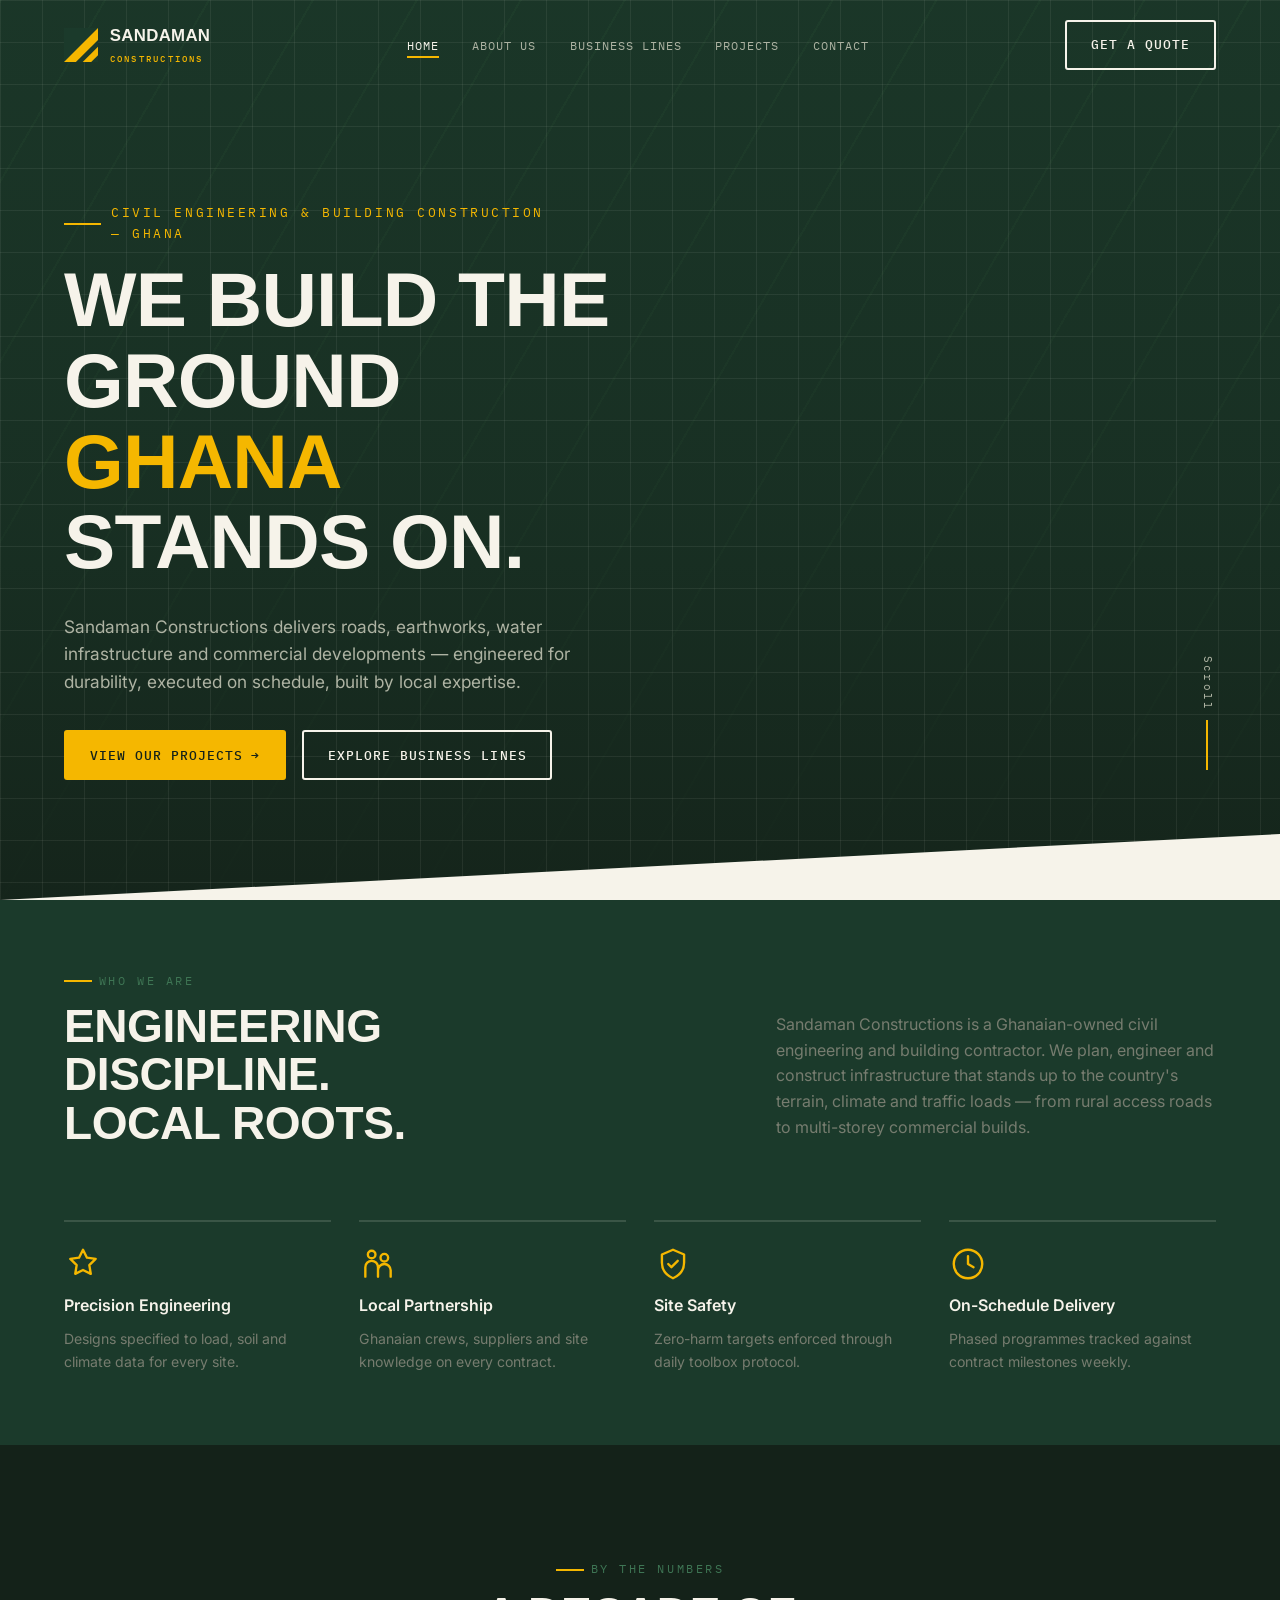
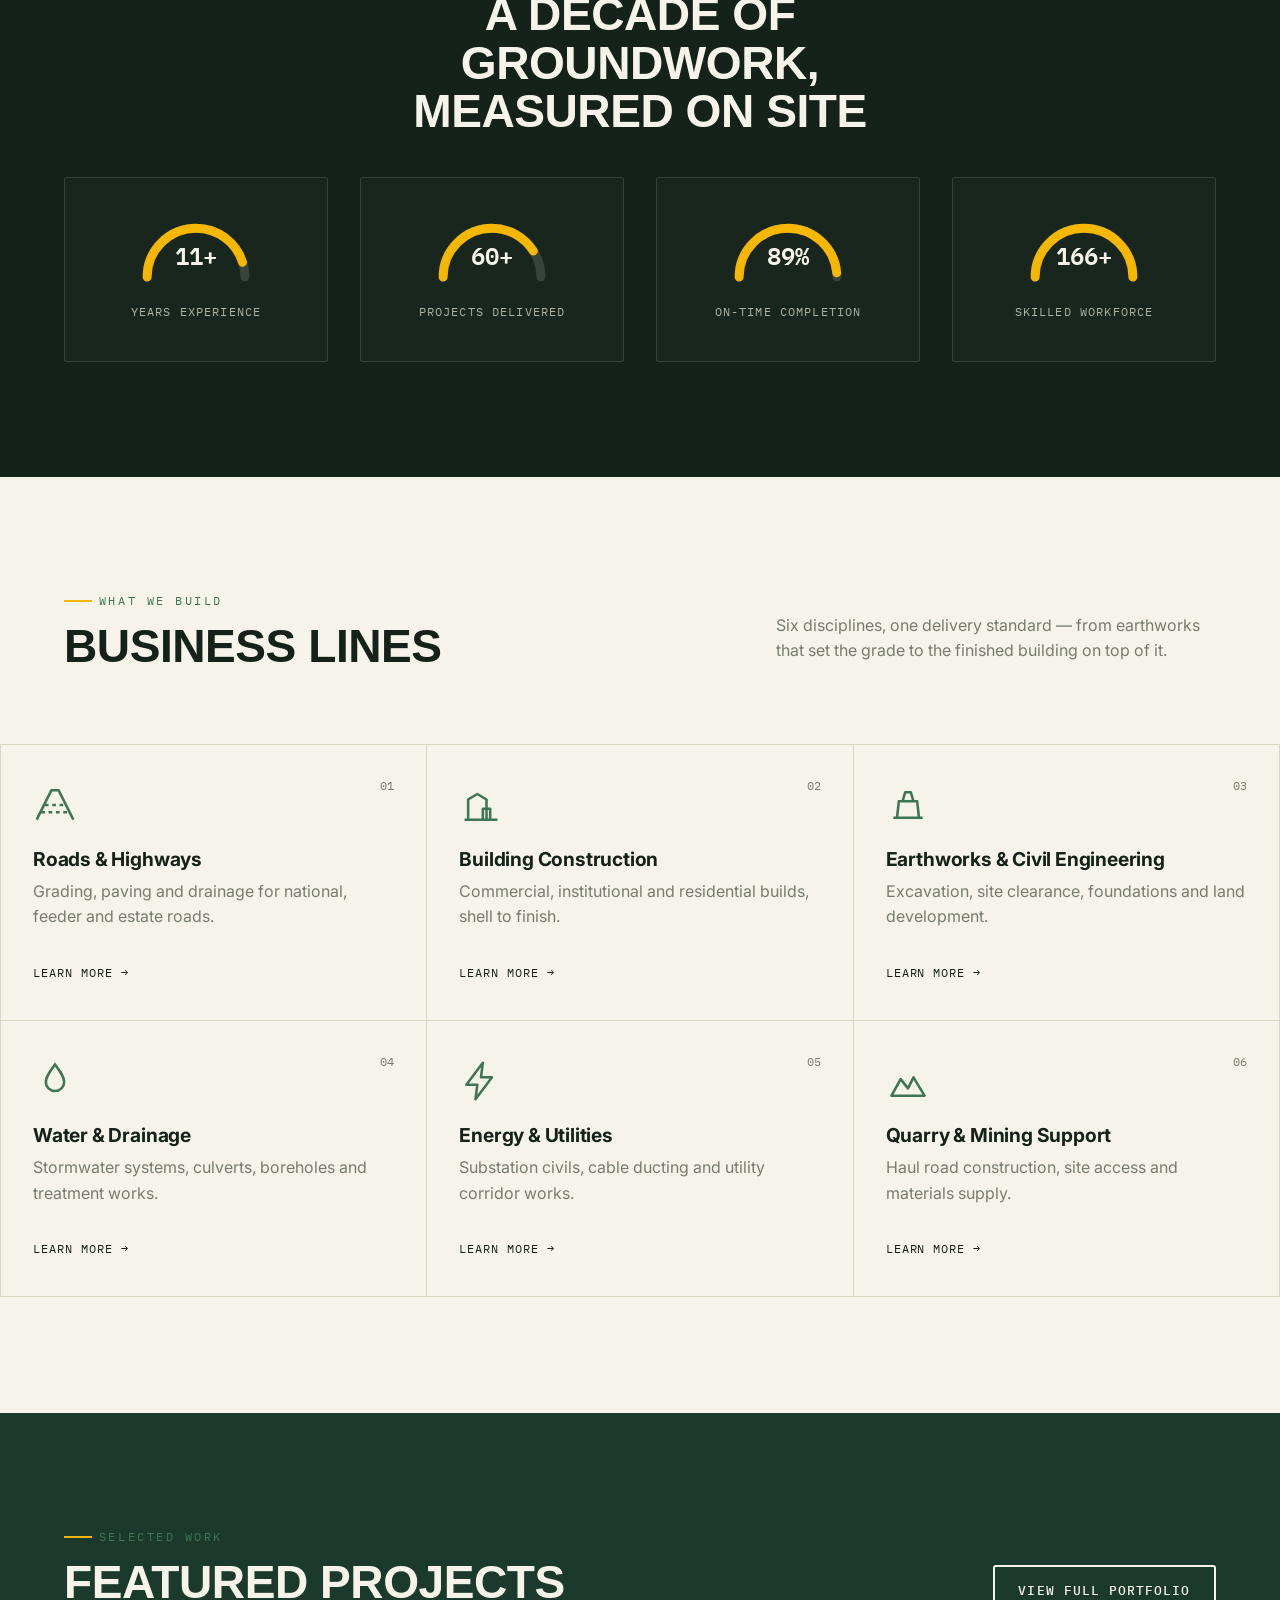
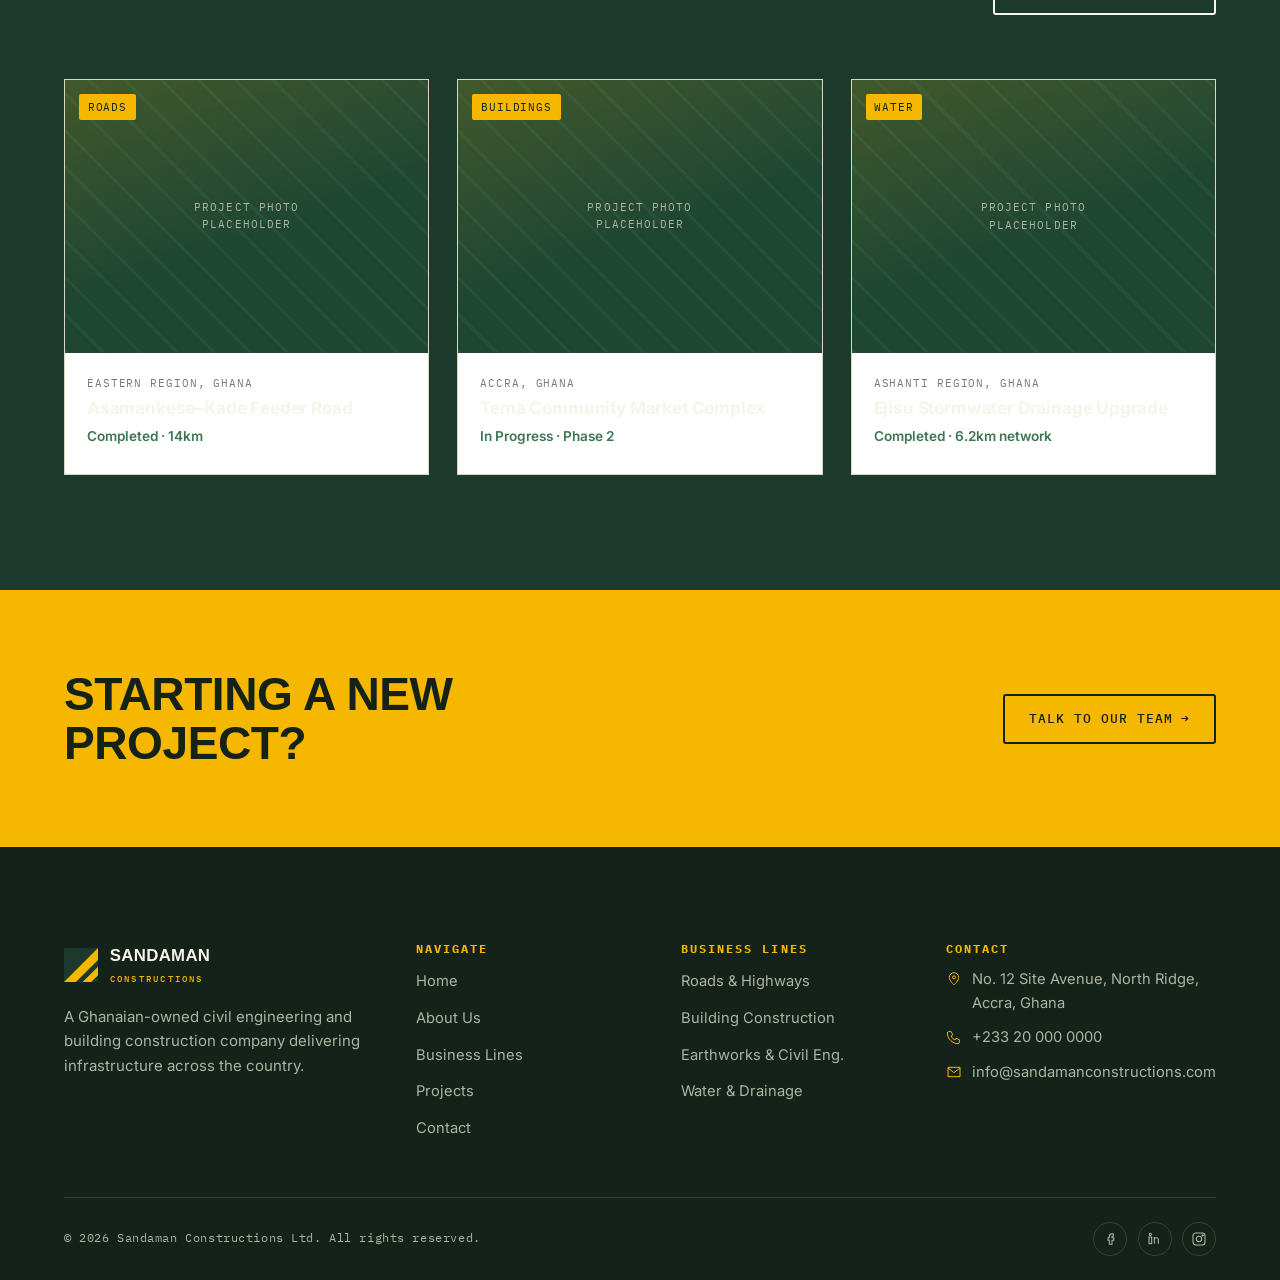
==== commit 5f5ccb26: "Admin Dashboard & Backend" ====
--- a/index.html
+++ b/index.html
@@ -16,7 +16,7 @@
 <!-- ============ HEADER ============ -->
 <header class="site-header">
   <div class="container">
-    <a href="index.html" class="logo">
+    <a href="index" class="logo">
       <svg class="mark" viewBox="0 0 40 40" fill="none" xmlns="http://www.w3.org/2000/svg">
         <rect width="40" height="40" fill="#1B3A2B"/>
         <path d="M0 40L40 0V14L14 40H0Z" fill="#F5B700"/>
@@ -26,15 +26,15 @@
     </a>
     <nav>
       <ul class="nav-list" id="nav-list">
-        <li><a href="index.html" aria-current="page">Home</a></li>
-        <li><a href="about.html">About Us</a></li>
-        <li><a href="sectors.html">Business Lines</a></li>
-        <li><a href="projects.html">Projects</a></li>
-        <li><a href="contact.html">Contact</a></li>
+        <li><a href="index" aria-current="page">Home</a></li>
+        <li><a href="about">About Us</a></li>
+        <li><a href="sectors">Business Lines</a></li>
+        <li><a href="projects">Projects</a></li>
+        <li><a href="contact">Contact</a></li>
       </ul>
     </nav>
     <div class="nav-cta">
-      <a href="contact.html" class="btn btn-outline on-dark">Get a Quote</a>
+      <a href="contact" class="btn btn-outline on-dark">Get a Quote</a>
       <button class="nav-toggle" aria-label="Toggle menu" aria-expanded="false"><span></span></button>
     </div>
   </div>
@@ -49,8 +49,8 @@
       <h1>We Build the Ground <em>Ghana</em> Stands On.</h1>
       <p class="hero-lead">Sandaman Constructions delivers roads, earthworks, water infrastructure and commercial developments — engineered for durability, executed on schedule, built by local expertise.</p>
       <div class="hero-actions">
-        <a href="projects.html" class="btn btn-primary">View Our Projects <span class="btn-arrow">→</span></a>
-        <a href="sectors.html" class="btn btn-outline on-dark">Explore Business Lines</a>
+        <a href="projects" class="btn btn-primary">View Our Projects <span class="btn-arrow">→</span></a>
+        <a href="sectors" class="btn btn-outline on-dark">Explore Business Lines</a>
       </div>
     </div>
     <div class="hero-scroll">Scroll</div>
@@ -146,42 +146,42 @@
       </div>
     </div>
     <div class="sector-grid reveal">
-      <a href="sectors.html" class="sector-card">
+      <a href="sectors" class="sector-card">
         <span class="sector-num">01</span>
         <svg class="sector-icon" viewBox="0 0 24 24" fill="none" stroke="currentColor" stroke-width="1.4"><path d="M2 20L10 4h4l8 16" stroke-linejoin="round"/><path d="M6.5 12h11M4.5 16h15" stroke-dasharray="2 2"/></svg>
         <h3>Roads &amp; Highways</h3>
         <p>Grading, paving and drainage for national, feeder and estate roads.</p>
         <span class="sector-link">Learn more →</span>
       </a>
-      <a href="sectors.html" class="sector-card">
+      <a href="sectors" class="sector-card">
         <span class="sector-num">02</span>
         <svg class="sector-icon" viewBox="0 0 24 24" fill="none" stroke="currentColor" stroke-width="1.4"><path d="M3 20h18M5 20V9l5-3 5 3v11M13 20v-6h4v6" stroke-linejoin="round"/></svg>
         <h3>Building Construction</h3>
         <p>Commercial, institutional and residential builds, shell to finish.</p>
         <span class="sector-link">Learn more →</span>
       </a>
-      <a href="sectors.html" class="sector-card">
+      <a href="sectors" class="sector-card">
         <span class="sector-num">03</span>
         <svg class="sector-icon" viewBox="0 0 24 24" fill="none" stroke="currentColor" stroke-width="1.4"><path d="M4 19h16M6 19l1-9h10l1 9M9 10l1.5-5h3L15 10" stroke-linejoin="round"/></svg>
         <h3>Earthworks &amp; Civil Engineering</h3>
         <p>Excavation, site clearance, foundations and land development.</p>
         <span class="sector-link">Learn more →</span>
       </a>
-      <a href="sectors.html" class="sector-card">
+      <a href="sectors" class="sector-card">
         <span class="sector-num">04</span>
         <svg class="sector-icon" viewBox="0 0 24 24" fill="none" stroke="currentColor" stroke-width="1.4"><path d="M12 3c3 4 5 6.7 5 9.5a5 5 0 01-10 0C7 9.7 9 7 12 3z"/></svg>
         <h3>Water &amp; Drainage</h3>
         <p>Stormwater systems, culverts, boreholes and treatment works.</p>
         <span class="sector-link">Learn more →</span>
       </a>
-      <a href="sectors.html" class="sector-card">
+      <a href="sectors" class="sector-card">
         <span class="sector-num">05</span>
         <svg class="sector-icon" viewBox="0 0 24 24" fill="none" stroke="currentColor" stroke-width="1.4"><path d="M13 2L4 14h6l-1 8 9-12h-6l1-8z" stroke-linejoin="round"/></svg>
         <h3>Energy &amp; Utilities</h3>
         <p>Substation civils, cable ducting and utility corridor works.</p>
         <span class="sector-link">Learn more →</span>
       </a>
-      <a href="sectors.html" class="sector-card">
+      <a href="sectors" class="sector-card">
         <span class="sector-num">06</span>
         <svg class="sector-icon" viewBox="0 0 24 24" fill="none" stroke="currentColor" stroke-width="1.4"><path d="M3 20l5-9 4 5 3-6 6 10H3z" stroke-linejoin="round"/></svg>
         <h3>Quarry &amp; Mining Support</h3>
@@ -199,10 +199,10 @@
           <p class="eyebrow">Selected Work</p>
           <h2>Featured Projects</h2>
         </div>
-        <a href="projects.html" class="btn btn-outline on-dark">View Full Portfolio</a>
+        <a href="projects" class="btn btn-outline on-dark">View Full Portfolio</a>
       </div>
       <div class="project-grid reveal">
-        <a href="projects.html" class="project-card">
+        <a href="projects" class="project-card">
           <div class="project-media"><span class="tag">Roads</span><div class="ph-photo">Project photo<br>placeholder</div></div>
           <div class="project-body">
             <span class="loc">Eastern Region, Ghana</span>
@@ -210,7 +210,7 @@
             <span class="status">Completed · 14km</span>
           </div>
         </a>
-        <a href="projects.html" class="project-card">
+        <a href="projects" class="project-card">
           <div class="project-media"><span class="tag">Buildings</span><div class="ph-photo">Project photo<br>placeholder</div></div>
           <div class="project-body">
             <span class="loc">Accra, Ghana</span>
@@ -218,7 +218,7 @@
             <span class="status">In Progress · Phase 2</span>
           </div>
         </a>
-        <a href="projects.html" class="project-card">
+        <a href="projects" class="project-card">
           <div class="project-media"><span class="tag">Water</span><div class="ph-photo">Project photo<br>placeholder</div></div>
           <div class="project-body">
             <span class="loc">Ashanti Region, Ghana</span>
@@ -234,7 +234,7 @@
   <section class="cta-band">
     <div class="container">
       <h2>Starting a New Project?</h2>
-      <a href="contact.html" class="btn btn-outline">Talk to Our Team <span class="btn-arrow">→</span></a>
+      <a href="contact" class="btn btn-outline">Talk to Our Team <span class="btn-arrow">→</span></a>
     </div>
   </section>
 </main>
@@ -244,7 +244,7 @@
   <div class="container">
     <div class="footer-grid">
       <div class="footer-brand">
-        <a href="index.html" class="logo">
+        <a href="index" class="logo">
           <svg class="mark" viewBox="0 0 40 40" fill="none" xmlns="http://www.w3.org/2000/svg">
             <rect width="40" height="40" fill="#1B3A2B"/>
             <path d="M0 40L40 0V14L14 40H0Z" fill="#F5B700"/>
@@ -257,20 +257,20 @@
       <div class="footer-col">
         <h4>Navigate</h4>
         <ul>
-          <li><a href="index.html">Home</a></li>
-          <li><a href="about.html">About Us</a></li>
-          <li><a href="sectors.html">Business Lines</a></li>
-          <li><a href="projects.html">Projects</a></li>
-          <li><a href="contact.html">Contact</a></li>
+          <li><a href="index">Home</a></li>
+          <li><a href="about">About Us</a></li>
+          <li><a href="sectors">Business Lines</a></li>
+          <li><a href="projects">Projects</a></li>
+          <li><a href="contact">Contact</a></li>
         </ul>
       </div>
       <div class="footer-col">
         <h4>Business Lines</h4>
         <ul>
-          <li><a href="sectors.html">Roads &amp; Highways</a></li>
-          <li><a href="sectors.html">Building Construction</a></li>
-          <li><a href="sectors.html">Earthworks &amp; Civil Eng.</a></li>
-          <li><a href="sectors.html">Water &amp; Drainage</a></li>
+          <li><a href="sectors">Roads &amp; Highways</a></li>
+          <li><a href="sectors">Building Construction</a></li>
+          <li><a href="sectors">Earthworks &amp; Civil Eng.</a></li>
+          <li><a href="sectors">Water &amp; Drainage</a></li>
         </ul>
       </div>
       <div class="footer-col">
@@ -293,6 +293,8 @@
   </div>
 </footer>
 
-<script src="js/main.js"></script>
+<script src="js/main.js?v=2"></script>
 </body>
 </html>
+
+
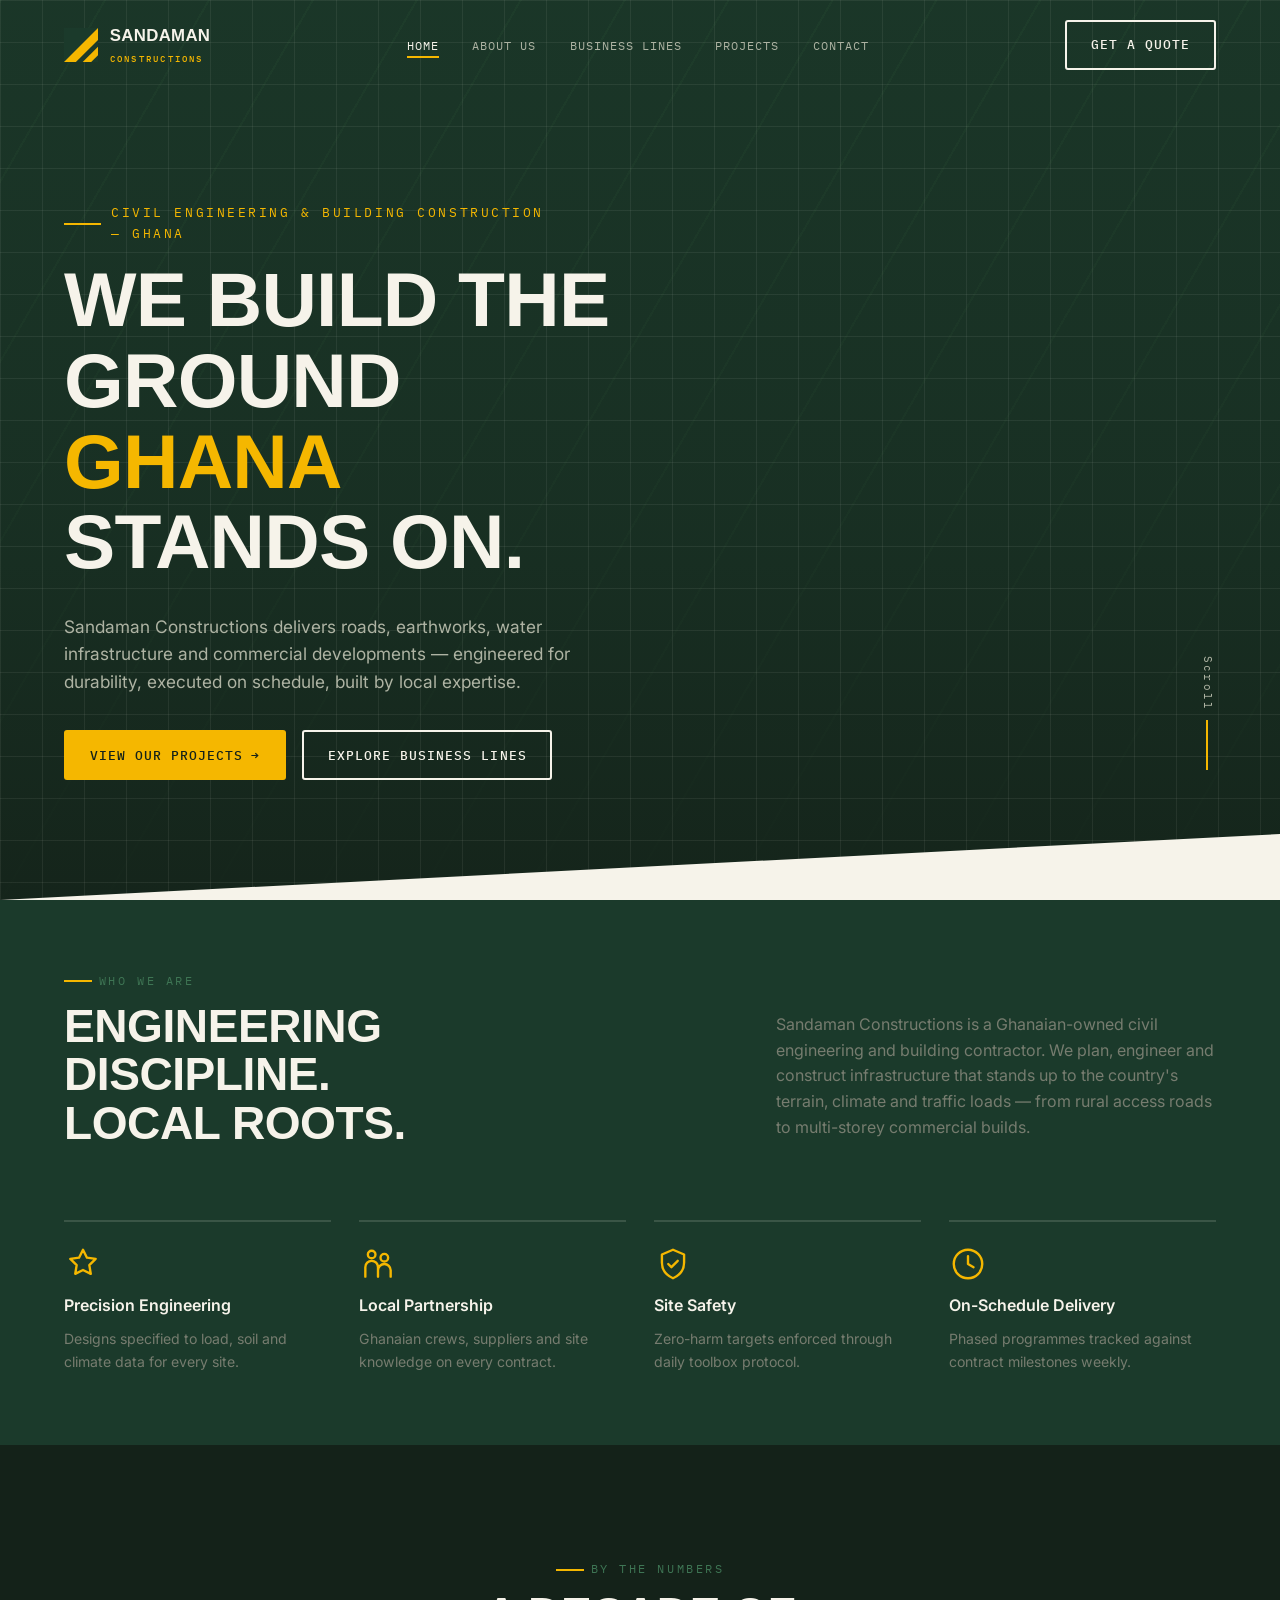
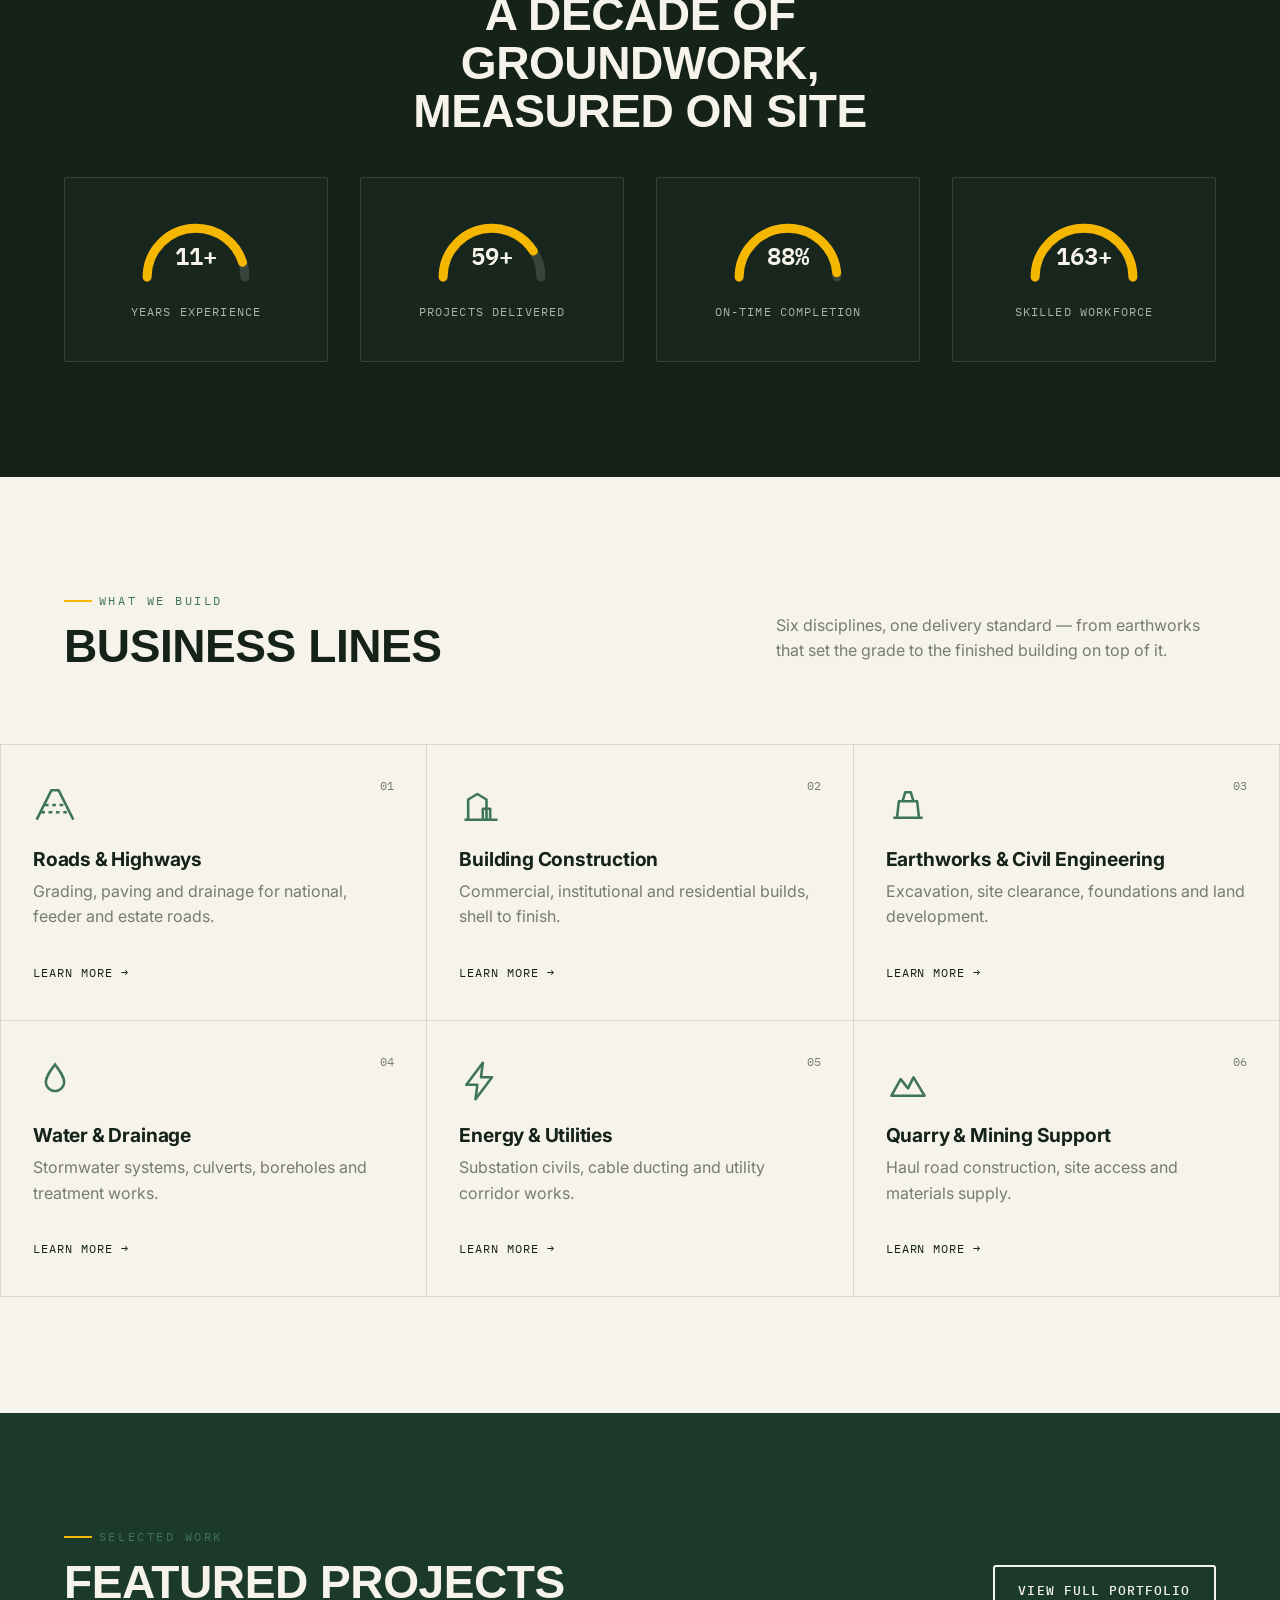
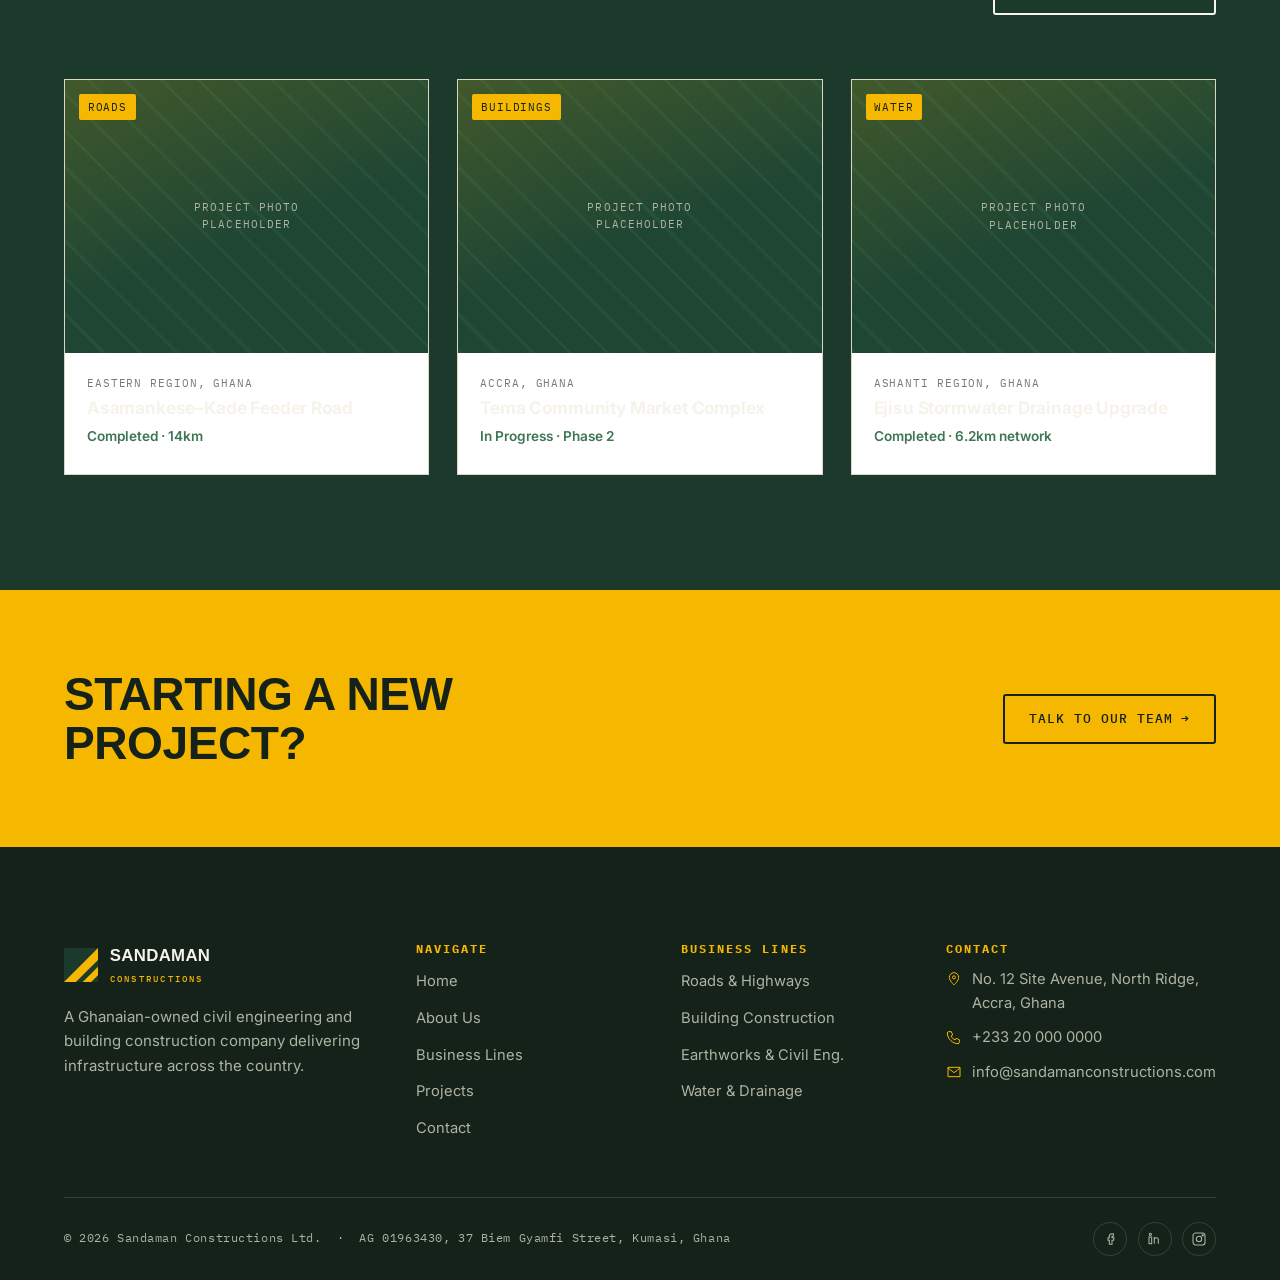
==== commit cbf28bc2: "update" ====
--- a/index.html
+++ b/index.html
@@ -1,300 +1,387 @@
 <!DOCTYPE html>
 <html lang="en">
+
 <head>
-<meta charset="UTF-8">
-<meta name="viewport" content="width=device-width, initial-scale=1.0">
-<title>Sandaman Constructions — Building Ghana's Infrastructure</title>
-<meta name="description" content="Sandaman Constructions is a civil engineering and building construction company delivering roads, earthworks, water infrastructure and commercial developments across Ghana.">
-<link rel="preconnect" href="https://fonts.googleapis.com">
-<link href="https://fonts.googleapis.com/css2?family=Archivo+Expanded:wght@600;700;800&family=Inter:wght@400;500;600;700&family=IBM+Plex+Mono:wght@400;500;600&display=swap" rel="stylesheet">
-<link rel="stylesheet" href="css/base.css">
-<link rel="stylesheet" href="css/layout.css">
-<link rel="stylesheet" href="css/components.css">
+    <meta charset="UTF-8">
+    <meta name="viewport" content="width=device-width, initial-scale=1.0">
+    <title>Sandaman Constructions — Building Ghana's Infrastructure</title>
+    <meta name="description"
+        content="Sandaman Constructions is a civil engineering and building construction company delivering roads, earthworks, water infrastructure and commercial developments across Ghana.">
+    <link rel="preconnect" href="https://fonts.googleapis.com">
+    <link
+        href="https://fonts.googleapis.com/css2?family=Archivo+Expanded:wght@600;700;800&family=Inter:wght@400;500;600;700&family=IBM+Plex+Mono:wght@400;500;600&display=swap"
+        rel="stylesheet">
+    <link rel="stylesheet" href="css/base.css">
+    <link rel="stylesheet" href="css/layout.css">
+    <link rel="stylesheet" href="css/components.css">
 </head>
+
 <body>
 
-<!-- ============ HEADER ============ -->
-<header class="site-header">
-  <div class="container">
-    <a href="index" class="logo">
-      <svg class="mark" viewBox="0 0 40 40" fill="none" xmlns="http://www.w3.org/2000/svg">
-        <rect width="40" height="40" fill="#1B3A2B"/>
-        <path d="M0 40L40 0V14L14 40H0Z" fill="#F5B700"/>
-        <path d="M22 40L40 22V32L32 40H22Z" fill="#F5B700"/>
-      </svg>
-      <span class="word">SANDAMAN<small>Constructions</small></span>
-    </a>
-    <nav>
-      <ul class="nav-list" id="nav-list">
-        <li><a href="index" aria-current="page">Home</a></li>
-        <li><a href="about">About Us</a></li>
-        <li><a href="sectors">Business Lines</a></li>
-        <li><a href="projects">Projects</a></li>
-        <li><a href="contact">Contact</a></li>
-      </ul>
-    </nav>
-    <div class="nav-cta">
-      <a href="contact" class="btn btn-outline on-dark">Get a Quote</a>
-      <button class="nav-toggle" aria-label="Toggle menu" aria-expanded="false"><span></span></button>
-    </div>
-  </div>
-</header>
-
-<main>
-  <!-- ============ HERO ============ -->
-  <section class="hero">
-    <div class="blueprint-bg"></div>
-    <div class="container hero-inner">
-      <p class="hero-tag">Civil Engineering &amp; Building Construction — Ghana</p>
-      <h1>We Build the Ground <em>Ghana</em> Stands On.</h1>
-      <p class="hero-lead">Sandaman Constructions delivers roads, earthworks, water infrastructure and commercial developments — engineered for durability, executed on schedule, built by local expertise.</p>
-      <div class="hero-actions">
-        <a href="projects" class="btn btn-primary">View Our Projects <span class="btn-arrow">→</span></a>
-        <a href="sectors" class="btn btn-outline on-dark">Explore Business Lines</a>
-      </div>
-    </div>
-    <div class="hero-scroll">Scroll</div>
-  </section>
-
-  <!-- ============ INTRO / PILLARS ============ -->
-  <section class="section-tight on-forest">
-    <div class="container">
-      <div class="section-head">
-        <div>
-          <p class="eyebrow">Who We Are</p>
-          <h2 style="max-width:16ch">Engineering Discipline. Local Roots.</h2>
+    <!-- ============ HEADER ============ -->
+    <header class="site-header">
+        <div class="container">
+            <a href="index" class="logo">
+                <svg class="mark" viewBox="0 0 40 40" fill="none" xmlns="http://www.w3.org/2000/svg">
+                    <rect width="40" height="40" fill="#1B3A2B" />
+                    <path d="M0 40L40 0V14L14 40H0Z" fill="#F5B700" />
+                    <path d="M22 40L40 22V32L32 40H22Z" fill="#F5B700" />
+                </svg>
+                <span class="word">SANDAMAN<small>Constructions</small></span>
+            </a>
+            <nav>
+                <ul class="nav-list" id="nav-list">
+                    <li><a href="index" aria-current="page">Home</a></li>
+                    <li><a href="about">About Us</a></li>
+                    <li><a href="sectors">Business Lines</a></li>
+                    <li><a href="projects">Projects</a></li>
+                    <li><a href="contact">Contact</a></li>
+                </ul>
+            </nav>
+            <div class="nav-cta">
+                <a href="contact" class="btn btn-outline on-dark">Get a Quote</a>
+                <button class="nav-toggle" aria-label="Toggle menu" aria-expanded="false"><span></span></button>
+            </div>
         </div>
-        <p class="lead">Sandaman Constructions is a Ghanaian-owned civil engineering and building contractor. We plan, engineer and construct infrastructure that stands up to the country's terrain, climate and traffic loads — from rural access roads to multi-storey commercial builds.</p>
-      </div>
-      <div class="pillar-row reveal">
-        <div class="pillar">
-          <svg viewBox="0 0 24 24" fill="none" stroke="currentColor" stroke-width="1.5"><path d="M12 3l2.5 5 5.5.8-4 3.9.9 5.5L12 15.8 7.1 18.2l.9-5.5-4-3.9 5.5-.8L12 3z" stroke-linejoin="round"/></svg>
-          <h4>Precision Engineering</h4>
-          <p>Designs specified to load, soil and climate data for every site.</p>
+    </header>
+
+    <main>
+        <!-- ============ HERO ============ -->
+        <section class="hero">
+            <div class="blueprint-bg"></div>
+            <div class="container hero-inner">
+                <p class="hero-tag">Civil Engineering &amp; Building Construction — Ghana</p>
+                <h1>We Build the Ground <em>Ghana</em> Stands On.</h1>
+                <p class="hero-lead">Sandaman Constructions delivers roads, earthworks, water infrastructure and
+                    commercial
+                    developments — engineered for durability, executed on schedule, built by local expertise.</p>
+                <div class="hero-actions">
+                    <a href="projects" class="btn btn-primary">View Our Projects <span class="btn-arrow">→</span></a>
+                    <a href="sectors" class="btn btn-outline on-dark">Explore Business Lines</a>
+                </div>
+            </div>
+            <div class="hero-scroll">Scroll</div>
+        </section>
+
+        <!-- ============ INTRO / PILLARS ============ -->
+        <section class="section-tight on-forest">
+            <div class="container">
+                <div class="section-head">
+                    <div>
+                        <p class="eyebrow">Who We Are</p>
+                        <h2 style="max-width:16ch">Engineering Discipline. Local Roots.</h2>
+                    </div>
+                    <p class="lead">Sandaman Constructions is a Ghanaian-owned civil engineering and building
+                        contractor. We plan,
+                        engineer and construct infrastructure that stands up to the country's terrain, climate and
+                        traffic loads —
+                        from rural access roads to multi-storey commercial builds.</p>
+                </div>
+                <div class="pillar-row reveal">
+                    <div class="pillar">
+                        <svg viewBox="0 0 24 24" fill="none" stroke="currentColor" stroke-width="1.5">
+                            <path d="M12 3l2.5 5 5.5.8-4 3.9.9 5.5L12 15.8 7.1 18.2l.9-5.5-4-3.9 5.5-.8L12 3z"
+                                stroke-linejoin="round" />
+                        </svg>
+                        <h4>Precision Engineering</h4>
+                        <p>Designs specified to load, soil and climate data for every site.</p>
+                    </div>
+                    <div class="pillar">
+                        <svg viewBox="0 0 24 24" fill="none" stroke="currentColor" stroke-width="1.5">
+                            <path d="M4 20v-6a4 4 0 014-4h0a4 4 0 014 4v6M12 20v-4a4 4 0 014-4h0a4 4 0 014 4v4"
+                                stroke-linecap="round" stroke-linejoin="round" />
+                            <circle cx="8" cy="6" r="2.4" />
+                            <circle cx="16" cy="8" r="2.4" />
+                        </svg>
+                        <h4>Local Partnership</h4>
+                        <p>Ghanaian crews, suppliers and site knowledge on every contract.</p>
+                    </div>
+                    <div class="pillar">
+                        <svg viewBox="0 0 24 24" fill="none" stroke="currentColor" stroke-width="1.5">
+                            <path d="M12 3l7 3v5c0 5-3.4 8.4-7 10-3.6-1.6-7-5-7-10V6l7-3z" stroke-linejoin="round" />
+                            <path d="M9 12l2 2 4-4" stroke-linecap="round" stroke-linejoin="round" />
+                        </svg>
+                        <h4>Site Safety</h4>
+                        <p>Zero-harm targets enforced through daily toolbox protocol.</p>
+                    </div>
+                    <div class="pillar">
+                        <svg viewBox="0 0 24 24" fill="none" stroke="currentColor" stroke-width="1.5">
+                            <circle cx="12" cy="12" r="9" />
+                            <path d="M12 7v5l3.5 2" stroke-linecap="round" stroke-linejoin="round" />
+                        </svg>
+                        <h4>On-Schedule Delivery</h4>
+                        <p>Phased programmes tracked against contract milestones weekly.</p>
+                    </div>
+                </div>
+            </div>
+        </section>
+
+        <!-- ============ GAUGE STATS ============ -->
+        <section class="section on-ink">
+            <div class="container">
+                <p class="eyebrow center" style="justify-content:center">By The Numbers</p>
+                <h2 class="center" style="max-width:20ch;margin-bottom:2.6rem">A Decade of Groundwork, Measured on Site
+                </h2>
+
+                <div class="gauge-strip reveal">
+                    <div class="gauge" data-value="90">
+                        <svg viewBox="0 0 140 90">
+                            <path class="gauge-track" d="M15 80 A55 55 0 0 1 125 80" />
+                            <path class="gauge-fill" data-circumference="172.8" d="M15 80 A55 55 0 0 1 125 80"
+                                style="stroke-dasharray:172.8;stroke-dashoffset:172.8;" />
+                            <text x="70" y="66" text-anchor="middle" class="gauge-value" data-count="12"
+                                data-suffix="+">0</text>
+                        </svg>
+                        <p class="gauge-label">Years Experience</p>
+                    </div>
+                    <div class="gauge" data-value="82">
+                        <svg viewBox="0 0 140 90">
+                            <path class="gauge-track" d="M15 80 A55 55 0 0 1 125 80" />
+                            <path class="gauge-fill" data-circumference="172.8" d="M15 80 A55 55 0 0 1 125 80"
+                                style="stroke-dasharray:172.8;stroke-dashoffset:172.8;" />
+                            <text x="70" y="66" text-anchor="middle" class="gauge-value" data-count="65"
+                                data-suffix="+">0</text>
+                        </svg>
+                        <p class="gauge-label">Projects Delivered</p>
+                    </div>
+                    <div class="gauge" data-value="97">
+                        <svg viewBox="0 0 140 90">
+                            <path class="gauge-track" d="M15 80 A55 55 0 0 1 125 80" />
+                            <path class="gauge-fill" data-circumference="172.8" d="M15 80 A55 55 0 0 1 125 80"
+                                style="stroke-dasharray:172.8;stroke-dashoffset:172.8;" />
+                            <text x="70" y="66" text-anchor="middle" class="gauge-value" data-count="97"
+                                data-suffix="%">0</text>
+                        </svg>
+                        <p class="gauge-label">On-Time Completion</p>
+                    </div>
+                    <div class="gauge" data-value="100">
+                        <svg viewBox="0 0 140 90">
+                            <path class="gauge-track" d="M15 80 A55 55 0 0 1 125 80" />
+                            <path class="gauge-fill" data-circumference="172.8" d="M15 80 A55 55 0 0 1 125 80"
+                                style="stroke-dasharray:172.8;stroke-dashoffset:172.8;" />
+                            <text x="70" y="66" text-anchor="middle" class="gauge-value" data-count="180"
+                                data-suffix="+">0</text>
+                        </svg>
+                        <p class="gauge-label">Skilled Workforce</p>
+                    </div>
+                </div>
+            </div>
+        </section>
+
+        <!-- ============ BUSINESS LINES TEASER ============ -->
+        <section class="section">
+            <div class="container">
+                <div class="section-head">
+                    <div>
+                        <p class="eyebrow">What We Build</p>
+                        <h2>Business Lines</h2>
+                    </div>
+                    <p class="lead">Six disciplines, one delivery standard — from earthworks that set the grade to the
+                        finished
+                        building on top of it.</p>
+                </div>
+            </div>
+            <div class="sector-grid reveal">
+                <a href="sectors" class="sector-card">
+                    <span class="sector-num">01</span>
+                    <svg class="sector-icon" viewBox="0 0 24 24" fill="none" stroke="currentColor" stroke-width="1.4">
+                        <path d="M2 20L10 4h4l8 16" stroke-linejoin="round" />
+                        <path d="M6.5 12h11M4.5 16h15" stroke-dasharray="2 2" />
+                    </svg>
+                    <h3>Roads &amp; Highways</h3>
+                    <p>Grading, paving and drainage for national, feeder and estate roads.</p>
+                    <span class="sector-link">Learn more →</span>
+                </a>
+                <a href="sectors" class="sector-card">
+                    <span class="sector-num">02</span>
+                    <svg class="sector-icon" viewBox="0 0 24 24" fill="none" stroke="currentColor" stroke-width="1.4">
+                        <path d="M3 20h18M5 20V9l5-3 5 3v11M13 20v-6h4v6" stroke-linejoin="round" />
+                    </svg>
+                    <h3>Building Construction</h3>
+                    <p>Commercial, institutional and residential builds, shell to finish.</p>
+                    <span class="sector-link">Learn more →</span>
+                </a>
+                <a href="sectors" class="sector-card">
+                    <span class="sector-num">03</span>
+                    <svg class="sector-icon" viewBox="0 0 24 24" fill="none" stroke="currentColor" stroke-width="1.4">
+                        <path d="M4 19h16M6 19l1-9h10l1 9M9 10l1.5-5h3L15 10" stroke-linejoin="round" />
+                    </svg>
+                    <h3>Earthworks &amp; Civil Engineering</h3>
+                    <p>Excavation, site clearance, foundations and land development.</p>
+                    <span class="sector-link">Learn more →</span>
+                </a>
+                <a href="sectors" class="sector-card">
+                    <span class="sector-num">04</span>
+                    <svg class="sector-icon" viewBox="0 0 24 24" fill="none" stroke="currentColor" stroke-width="1.4">
+                        <path d="M12 3c3 4 5 6.7 5 9.5a5 5 0 01-10 0C7 9.7 9 7 12 3z" />
+                    </svg>
+                    <h3>Water &amp; Drainage</h3>
+                    <p>Stormwater systems, culverts, boreholes and treatment works.</p>
+                    <span class="sector-link">Learn more →</span>
+                </a>
+                <a href="sectors" class="sector-card">
+                    <span class="sector-num">05</span>
+                    <svg class="sector-icon" viewBox="0 0 24 24" fill="none" stroke="currentColor" stroke-width="1.4">
+                        <path d="M13 2L4 14h6l-1 8 9-12h-6l1-8z" stroke-linejoin="round" />
+                    </svg>
+                    <h3>Energy &amp; Utilities</h3>
+                    <p>Substation civils, cable ducting and utility corridor works.</p>
+                    <span class="sector-link">Learn more →</span>
+                </a>
+                <a href="sectors" class="sector-card">
+                    <span class="sector-num">06</span>
+                    <svg class="sector-icon" viewBox="0 0 24 24" fill="none" stroke="currentColor" stroke-width="1.4">
+                        <path d="M3 20l5-9 4 5 3-6 6 10H3z" stroke-linejoin="round" />
+                    </svg>
+                    <h3>Quarry &amp; Mining Support</h3>
+                    <p>Haul road construction, site access and materials supply.</p>
+                    <span class="sector-link">Learn more →</span>
+                </a>
+            </div>
+        </section>
+
+        <!-- ============ FEATURED PROJECTS ============ -->
+        <section class="section on-forest">
+            <div class="container">
+                <div class="section-head">
+                    <div>
+                        <p class="eyebrow">Selected Work</p>
+                        <h2>Featured Projects</h2>
+                    </div>
+                    <a href="projects" class="btn btn-outline on-dark">View Full Portfolio</a>
+                </div>
+                <div class="project-grid reveal">
+                    <a href="projects" class="project-card">
+                        <div class="project-media"><span class="tag">Roads</span>
+                            <div class="ph-photo">Project photo<br>placeholder</div>
+                        </div>
+                        <div class="project-body">
+                            <span class="loc">Eastern Region, Ghana</span>
+                            <h3>Asamankese–Kade Feeder Road</h3>
+                            <span class="status">Completed · 14km</span>
+                        </div>
+                    </a>
+                    <a href="projects" class="project-card">
+                        <div class="project-media"><span class="tag">Buildings</span>
+                            <div class="ph-photo">Project photo<br>placeholder</div>
+                        </div>
+                        <div class="project-body">
+                            <span class="loc">Accra, Ghana</span>
+                            <h3>Tema Community Market Complex</h3>
+                            <span class="status">In Progress · Phase 2</span>
+                        </div>
+                    </a>
+                    <a href="projects" class="project-card">
+                        <div class="project-media"><span class="tag">Water</span>
+                            <div class="ph-photo">Project photo<br>placeholder</div>
+                        </div>
+                        <div class="project-body">
+                            <span class="loc">Ashanti Region, Ghana</span>
+                            <h3>Ejisu Stormwater Drainage Upgrade</h3>
+                            <span class="status">Completed · 6.2km network</span>
+                        </div>
+                    </a>
+                </div>
+            </div>
+        </section>
+
+        <!-- ============ CTA BAND ============ -->
+        <section class="cta-band">
+            <div class="container">
+                <h2>Starting a New Project?</h2>
+                <a href="contact" class="btn btn-outline">Talk to Our Team <span class="btn-arrow">→</span></a>
+            </div>
+        </section>
+    </main>
+
+    <!-- ============ FOOTER ============ -->
+    <footer class="site-footer">
+        <div class="container">
+            <div class="footer-grid">
+                <div class="footer-brand">
+                    <a href="index" class="logo">
+                        <svg class="mark" viewBox="0 0 40 40" fill="none" xmlns="http://www.w3.org/2000/svg">
+                            <rect width="40" height="40" fill="#1B3A2B" />
+                            <path d="M0 40L40 0V14L14 40H0Z" fill="#F5B700" />
+                            <path d="M22 40L40 22V32L32 40H22Z" fill="#F5B700" />
+                        </svg>
+                        <span class="word">SANDAMAN<small>Constructions</small></span>
+                    </a>
+                    <p>A Ghanaian-owned civil engineering and building construction company delivering infrastructure
+                        across the
+                        country.</p>
+                </div>
+                <div class="footer-col">
+                    <h4>Navigate</h4>
+                    <ul>
+                        <li><a href="index">Home</a></li>
+                        <li><a href="about">About Us</a></li>
+                        <li><a href="sectors">Business Lines</a></li>
+                        <li><a href="projects">Projects</a></li>
+                        <li><a href="contact">Contact</a></li>
+                    </ul>
+                </div>
+                <div class="footer-col">
+                    <h4>Business Lines</h4>
+                    <ul>
+                        <li><a href="sectors">Roads &amp; Highways</a></li>
+                        <li><a href="sectors">Building Construction</a></li>
+                        <li><a href="sectors">Earthworks &amp; Civil Eng.</a></li>
+                        <li><a href="sectors">Water &amp; Drainage</a></li>
+                    </ul>
+                </div>
+                <div class="footer-col">
+                    <h4>Contact</h4>
+                    <ul class="footer-contact">
+                        <li><svg viewBox="0 0 24 24" fill="none" stroke="currentColor" stroke-width="1.5">
+                                <path d="M12 21s7-6.3 7-11.5A7 7 0 105 9.5C5 14.7 12 21 12 21z" />
+                                <circle cx="12" cy="9.5" r="2.3" />
+                            </svg> No. 12 Site Avenue, North Ridge, Accra, Ghana</li>
+                        <li><svg viewBox="0 0 24 24" fill="none" stroke="currentColor" stroke-width="1.5">
+                                <path
+                                    d="M4 4h4l2 5-2.5 1.5a12 12 0 006 6L15 14l5 2v4a2 2 0 01-2 2C9.6 22 2 14.4 2 6a2 2 0 012-2z" />
+                            </svg> +233 20 000 0000</li>
+                        <li><svg viewBox="0 0 24 24" fill="none" stroke="currentColor" stroke-width="1.5">
+                                <path d="M3 5h18v14H3V5z" />
+                                <path d="M3 6l9 7 9-7" />
+                            </svg> info@sandamanconstructions.com</li>
+                    </ul>
+                </div>
+            </div>
+            <div class="footer-bottom">
+                <span class="meta">&copy;
+                    <script>
+                        const date = new Date();
+                        const year = date.getFullYear();
+                        document.write(year);
+                    </script> Sandaman Constructions Ltd. &nbsp;·&nbsp; AG 01963430, 37 Biem Gyamfi
+                    Street,
+                    Kumasi, Ghana
+                </span>
+                <div class="footer-social">
+                    <a href="https://www.facebook.com/share/1JJFzLcKzm/?mibextid=wwXIfr" aria-label="Facebook"><svg
+                            width="16" height="16" viewBox="0 0 24 24" fill="none" stroke="currentColor"
+                            stroke-width="1.6">
+                            <path d="M15 8h2V4h-2a4 4 0 00-4 4v2H9v4h2v6h4v-6h2.5l.5-4H15V8z" />
+                        </svg></a>
+                    <a href="#" aria-label="LinkedIn"><svg width="16" height="16" viewBox="0 0 24 24" fill="none"
+                            stroke="currentColor" stroke-width="1.6">
+                            <rect x="3" y="9" width="4" height="10" />
+                            <circle cx="5" cy="5" r="1.6" />
+                            <path d="M11 19v-6a3 3 0 016 0v6M11 19V9" />
+                        </svg></a>
+                    <a href="#" aria-label="Instagram"><svg width="16" height="16" viewBox="0 0 24 24" fill="none"
+                            stroke="currentColor" stroke-width="1.6">
+                            <rect x="3" y="3" width="18" height="18" rx="4" />
+                            <circle cx="12" cy="12" r="4" />
+                            <circle cx="17.5" cy="6.5" r="1" />
+                        </svg></a>
+                </div>
+            </div>
         </div>
-        <div class="pillar">
-          <svg viewBox="0 0 24 24" fill="none" stroke="currentColor" stroke-width="1.5"><path d="M4 20v-6a4 4 0 014-4h0a4 4 0 014 4v6M12 20v-4a4 4 0 014-4h0a4 4 0 014 4v4" stroke-linecap="round" stroke-linejoin="round"/><circle cx="8" cy="6" r="2.4"/><circle cx="16" cy="8" r="2.4"/></svg>
-          <h4>Local Partnership</h4>
-          <p>Ghanaian crews, suppliers and site knowledge on every contract.</p>
-        </div>
-        <div class="pillar">
-          <svg viewBox="0 0 24 24" fill="none" stroke="currentColor" stroke-width="1.5"><path d="M12 3l7 3v5c0 5-3.4 8.4-7 10-3.6-1.6-7-5-7-10V6l7-3z" stroke-linejoin="round"/><path d="M9 12l2 2 4-4" stroke-linecap="round" stroke-linejoin="round"/></svg>
-          <h4>Site Safety</h4>
-          <p>Zero-harm targets enforced through daily toolbox protocol.</p>
-        </div>
-        <div class="pillar">
-          <svg viewBox="0 0 24 24" fill="none" stroke="currentColor" stroke-width="1.5"><circle cx="12" cy="12" r="9"/><path d="M12 7v5l3.5 2" stroke-linecap="round" stroke-linejoin="round"/></svg>
-          <h4>On-Schedule Delivery</h4>
-          <p>Phased programmes tracked against contract milestones weekly.</p>
-        </div>
-      </div>
-    </div>
-  </section>
-
-  <!-- ============ GAUGE STATS ============ -->
-  <section class="section on-ink">
-    <div class="container">
-      <p class="eyebrow center" style="justify-content:center">By The Numbers</p>
-      <h2 class="center" style="max-width:20ch;margin-bottom:2.6rem">A Decade of Groundwork, Measured on Site</h2>
-
-      <div class="gauge-strip reveal">
-        <div class="gauge" data-value="90">
-          <svg viewBox="0 0 140 90">
-            <path class="gauge-track" d="M15 80 A55 55 0 0 1 125 80"/>
-            <path class="gauge-fill" data-circumference="172.8" d="M15 80 A55 55 0 0 1 125 80" style="stroke-dasharray:172.8;stroke-dashoffset:172.8;"/>
-            <text x="70" y="66" text-anchor="middle" class="gauge-value" data-count="12" data-suffix="+">0</text>
-          </svg>
-          <p class="gauge-label">Years Experience</p>
-        </div>
-        <div class="gauge" data-value="82">
-          <svg viewBox="0 0 140 90">
-            <path class="gauge-track" d="M15 80 A55 55 0 0 1 125 80"/>
-            <path class="gauge-fill" data-circumference="172.8" d="M15 80 A55 55 0 0 1 125 80" style="stroke-dasharray:172.8;stroke-dashoffset:172.8;"/>
-            <text x="70" y="66" text-anchor="middle" class="gauge-value" data-count="65" data-suffix="+">0</text>
-          </svg>
-          <p class="gauge-label">Projects Delivered</p>
-        </div>
-        <div class="gauge" data-value="97">
-          <svg viewBox="0 0 140 90">
-            <path class="gauge-track" d="M15 80 A55 55 0 0 1 125 80"/>
-            <path class="gauge-fill" data-circumference="172.8" d="M15 80 A55 55 0 0 1 125 80" style="stroke-dasharray:172.8;stroke-dashoffset:172.8;"/>
-            <text x="70" y="66" text-anchor="middle" class="gauge-value" data-count="97" data-suffix="%">0</text>
-          </svg>
-          <p class="gauge-label">On-Time Completion</p>
-        </div>
-        <div class="gauge" data-value="100">
-          <svg viewBox="0 0 140 90">
-            <path class="gauge-track" d="M15 80 A55 55 0 0 1 125 80"/>
-            <path class="gauge-fill" data-circumference="172.8" d="M15 80 A55 55 0 0 1 125 80" style="stroke-dasharray:172.8;stroke-dashoffset:172.8;"/>
-            <text x="70" y="66" text-anchor="middle" class="gauge-value" data-count="180" data-suffix="+">0</text>
-          </svg>
-          <p class="gauge-label">Skilled Workforce</p>
-        </div>
-      </div>
-    </div>
-  </section>
-
-  <!-- ============ BUSINESS LINES TEASER ============ -->
-  <section class="section">
-    <div class="container">
-      <div class="section-head">
-        <div>
-          <p class="eyebrow">What We Build</p>
-          <h2>Business Lines</h2>
-        </div>
-        <p class="lead">Six disciplines, one delivery standard — from earthworks that set the grade to the finished building on top of it.</p>
-      </div>
-    </div>
-    <div class="sector-grid reveal">
-      <a href="sectors" class="sector-card">
-        <span class="sector-num">01</span>
-        <svg class="sector-icon" viewBox="0 0 24 24" fill="none" stroke="currentColor" stroke-width="1.4"><path d="M2 20L10 4h4l8 16" stroke-linejoin="round"/><path d="M6.5 12h11M4.5 16h15" stroke-dasharray="2 2"/></svg>
-        <h3>Roads &amp; Highways</h3>
-        <p>Grading, paving and drainage for national, feeder and estate roads.</p>
-        <span class="sector-link">Learn more →</span>
-      </a>
-      <a href="sectors" class="sector-card">
-        <span class="sector-num">02</span>
-        <svg class="sector-icon" viewBox="0 0 24 24" fill="none" stroke="currentColor" stroke-width="1.4"><path d="M3 20h18M5 20V9l5-3 5 3v11M13 20v-6h4v6" stroke-linejoin="round"/></svg>
-        <h3>Building Construction</h3>
-        <p>Commercial, institutional and residential builds, shell to finish.</p>
-        <span class="sector-link">Learn more →</span>
-      </a>
-      <a href="sectors" class="sector-card">
-        <span class="sector-num">03</span>
-        <svg class="sector-icon" viewBox="0 0 24 24" fill="none" stroke="currentColor" stroke-width="1.4"><path d="M4 19h16M6 19l1-9h10l1 9M9 10l1.5-5h3L15 10" stroke-linejoin="round"/></svg>
-        <h3>Earthworks &amp; Civil Engineering</h3>
-        <p>Excavation, site clearance, foundations and land development.</p>
-        <span class="sector-link">Learn more →</span>
-      </a>
-      <a href="sectors" class="sector-card">
-        <span class="sector-num">04</span>
-        <svg class="sector-icon" viewBox="0 0 24 24" fill="none" stroke="currentColor" stroke-width="1.4"><path d="M12 3c3 4 5 6.7 5 9.5a5 5 0 01-10 0C7 9.7 9 7 12 3z"/></svg>
-        <h3>Water &amp; Drainage</h3>
-        <p>Stormwater systems, culverts, boreholes and treatment works.</p>
-        <span class="sector-link">Learn more →</span>
-      </a>
-      <a href="sectors" class="sector-card">
-        <span class="sector-num">05</span>
-        <svg class="sector-icon" viewBox="0 0 24 24" fill="none" stroke="currentColor" stroke-width="1.4"><path d="M13 2L4 14h6l-1 8 9-12h-6l1-8z" stroke-linejoin="round"/></svg>
-        <h3>Energy &amp; Utilities</h3>
-        <p>Substation civils, cable ducting and utility corridor works.</p>
-        <span class="sector-link">Learn more →</span>
-      </a>
-      <a href="sectors" class="sector-card">
-        <span class="sector-num">06</span>
-        <svg class="sector-icon" viewBox="0 0 24 24" fill="none" stroke="currentColor" stroke-width="1.4"><path d="M3 20l5-9 4 5 3-6 6 10H3z" stroke-linejoin="round"/></svg>
-        <h3>Quarry &amp; Mining Support</h3>
-        <p>Haul road construction, site access and materials supply.</p>
-        <span class="sector-link">Learn more →</span>
-      </a>
-    </div>
-  </section>
-
-  <!-- ============ FEATURED PROJECTS ============ -->
-  <section class="section on-forest">
-    <div class="container">
-      <div class="section-head">
-        <div>
-          <p class="eyebrow">Selected Work</p>
-          <h2>Featured Projects</h2>
-        </div>
-        <a href="projects" class="btn btn-outline on-dark">View Full Portfolio</a>
-      </div>
-      <div class="project-grid reveal">
-        <a href="projects" class="project-card">
-          <div class="project-media"><span class="tag">Roads</span><div class="ph-photo">Project photo<br>placeholder</div></div>
-          <div class="project-body">
-            <span class="loc">Eastern Region, Ghana</span>
-            <h3>Asamankese–Kade Feeder Road</h3>
-            <span class="status">Completed · 14km</span>
-          </div>
-        </a>
-        <a href="projects" class="project-card">
-          <div class="project-media"><span class="tag">Buildings</span><div class="ph-photo">Project photo<br>placeholder</div></div>
-          <div class="project-body">
-            <span class="loc">Accra, Ghana</span>
-            <h3>Tema Community Market Complex</h3>
-            <span class="status">In Progress · Phase 2</span>
-          </div>
-        </a>
-        <a href="projects" class="project-card">
-          <div class="project-media"><span class="tag">Water</span><div class="ph-photo">Project photo<br>placeholder</div></div>
-          <div class="project-body">
-            <span class="loc">Ashanti Region, Ghana</span>
-            <h3>Ejisu Stormwater Drainage Upgrade</h3>
-            <span class="status">Completed · 6.2km network</span>
-          </div>
-        </a>
-      </div>
-    </div>
-  </section>
-
-  <!-- ============ CTA BAND ============ -->
-  <section class="cta-band">
-    <div class="container">
-      <h2>Starting a New Project?</h2>
-      <a href="contact" class="btn btn-outline">Talk to Our Team <span class="btn-arrow">→</span></a>
-    </div>
-  </section>
-</main>
-
-<!-- ============ FOOTER ============ -->
-<footer class="site-footer">
-  <div class="container">
-    <div class="footer-grid">
-      <div class="footer-brand">
-        <a href="index" class="logo">
-          <svg class="mark" viewBox="0 0 40 40" fill="none" xmlns="http://www.w3.org/2000/svg">
-            <rect width="40" height="40" fill="#1B3A2B"/>
-            <path d="M0 40L40 0V14L14 40H0Z" fill="#F5B700"/>
-            <path d="M22 40L40 22V32L32 40H22Z" fill="#F5B700"/>
-          </svg>
-          <span class="word">SANDAMAN<small>Constructions</small></span>
-        </a>
-        <p>A Ghanaian-owned civil engineering and building construction company delivering infrastructure across the country.</p>
-      </div>
-      <div class="footer-col">
-        <h4>Navigate</h4>
-        <ul>
-          <li><a href="index">Home</a></li>
-          <li><a href="about">About Us</a></li>
-          <li><a href="sectors">Business Lines</a></li>
-          <li><a href="projects">Projects</a></li>
-          <li><a href="contact">Contact</a></li>
-        </ul>
-      </div>
-      <div class="footer-col">
-        <h4>Business Lines</h4>
-        <ul>
-          <li><a href="sectors">Roads &amp; Highways</a></li>
-          <li><a href="sectors">Building Construction</a></li>
-          <li><a href="sectors">Earthworks &amp; Civil Eng.</a></li>
-          <li><a href="sectors">Water &amp; Drainage</a></li>
-        </ul>
-      </div>
-      <div class="footer-col">
-        <h4>Contact</h4>
-        <ul class="footer-contact">
-          <li><svg viewBox="0 0 24 24" fill="none" stroke="currentColor" stroke-width="1.5"><path d="M12 21s7-6.3 7-11.5A7 7 0 105 9.5C5 14.7 12 21 12 21z"/><circle cx="12" cy="9.5" r="2.3"/></svg> No. 12 Site Avenue, North Ridge, Accra, Ghana</li>
-          <li><svg viewBox="0 0 24 24" fill="none" stroke="currentColor" stroke-width="1.5"><path d="M4 4h4l2 5-2.5 1.5a12 12 0 006 6L15 14l5 2v4a2 2 0 01-2 2C9.6 22 2 14.4 2 6a2 2 0 012-2z"/></svg> +233 20 000 0000</li>
-          <li><svg viewBox="0 0 24 24" fill="none" stroke="currentColor" stroke-width="1.5"><path d="M3 5h18v14H3V5z"/><path d="M3 6l9 7 9-7"/></svg> info@sandamanconstructions.com</li>
-        </ul>
-      </div>
-    </div>
-    <div class="footer-bottom">
-      <span>© 2026 Sandaman Constructions Ltd. All rights reserved.</span>
-      <div class="footer-social">
-        <a href="#" aria-label="Facebook"><svg width="16" height="16" viewBox="0 0 24 24" fill="none" stroke="currentColor" stroke-width="1.6"><path d="M15 8h2V4h-2a4 4 0 00-4 4v2H9v4h2v6h4v-6h2.5l.5-4H15V8z"/></svg></a>
-        <a href="#" aria-label="LinkedIn"><svg width="16" height="16" viewBox="0 0 24 24" fill="none" stroke="currentColor" stroke-width="1.6"><rect x="3" y="9" width="4" height="10"/><circle cx="5" cy="5" r="1.6"/><path d="M11 19v-6a3 3 0 016 0v6M11 19V9"/></svg></a>
-        <a href="#" aria-label="Instagram"><svg width="16" height="16" viewBox="0 0 24 24" fill="none" stroke="currentColor" stroke-width="1.6"><rect x="3" y="3" width="18" height="18" rx="4"/><circle cx="12" cy="12" r="4"/><circle cx="17.5" cy="6.5" r="1"/></svg></a>
-      </div>
-    </div>
-  </div>
-</footer>
-
-<script src="js/main.js?v=2"></script>
+    </footer>
+
+    <script src="js/main.js?v=2"></script>
 </body>
-</html>
-
-
+
+</html>
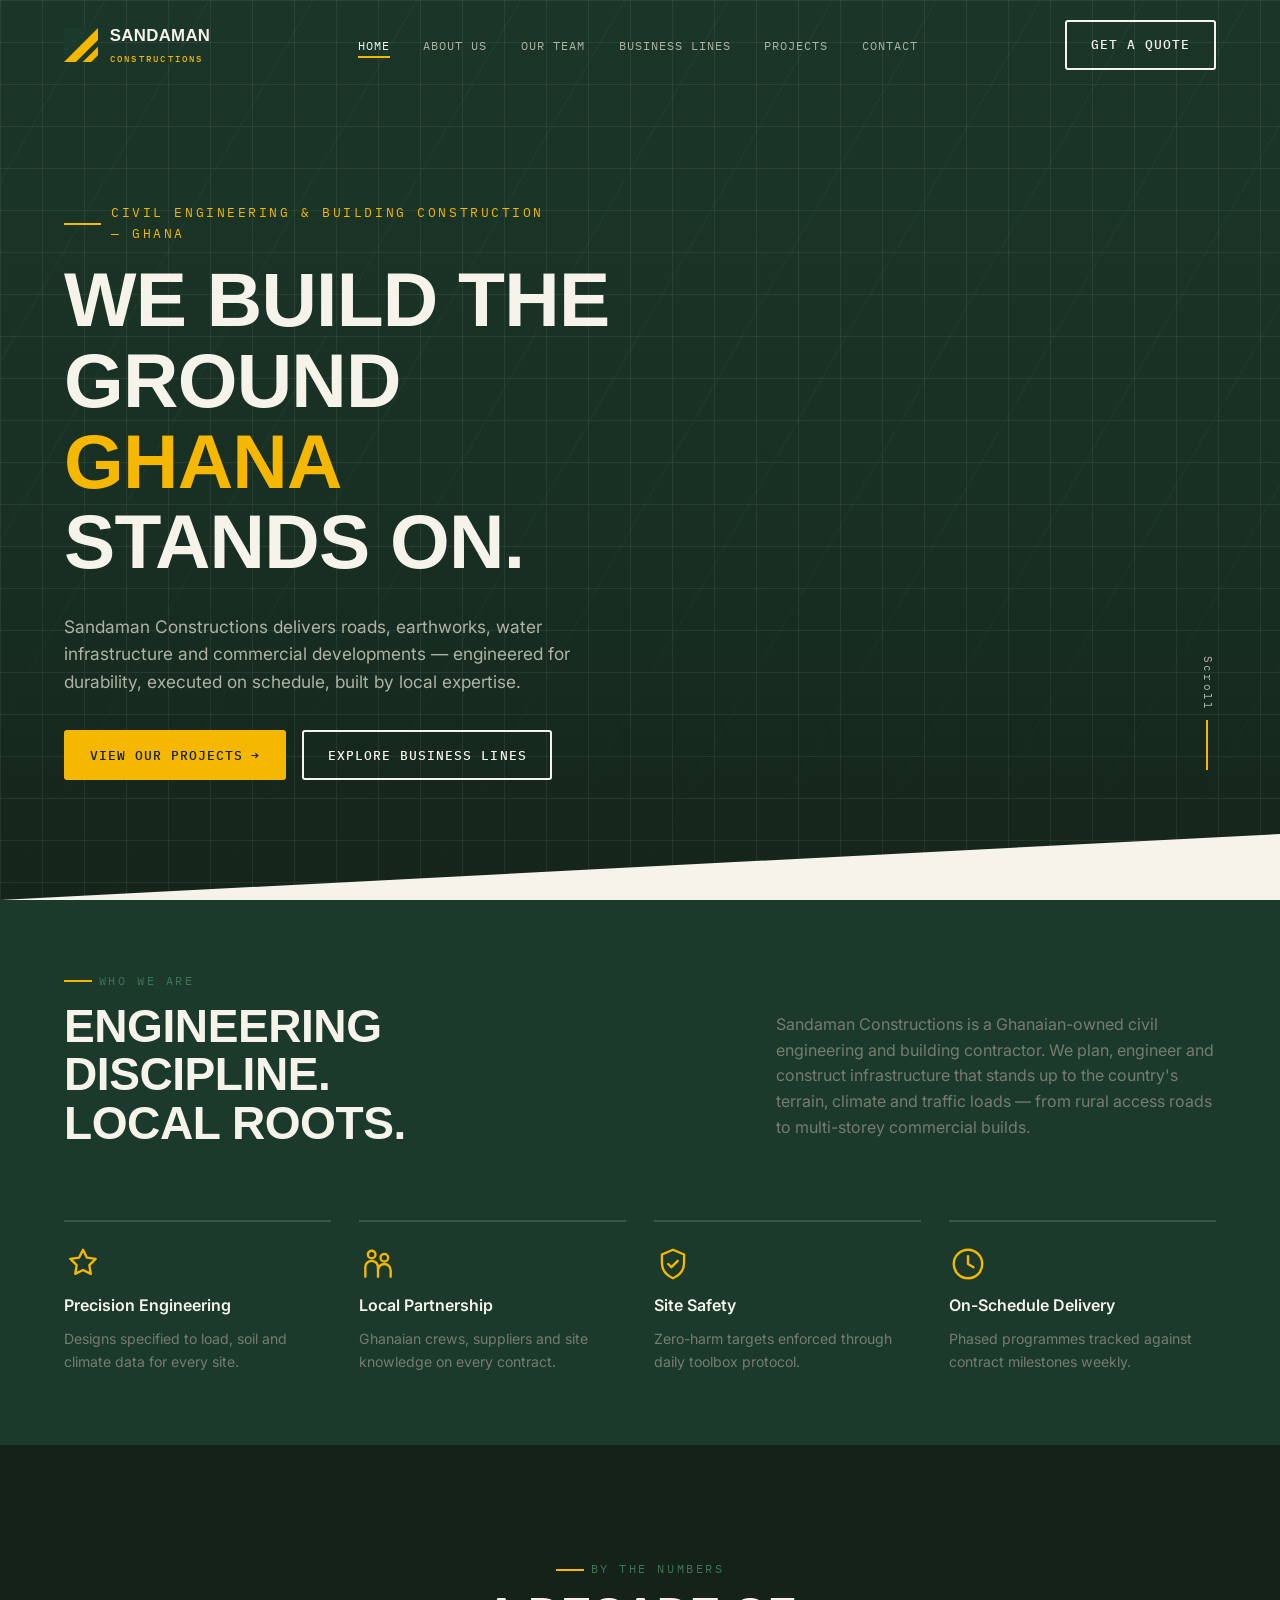
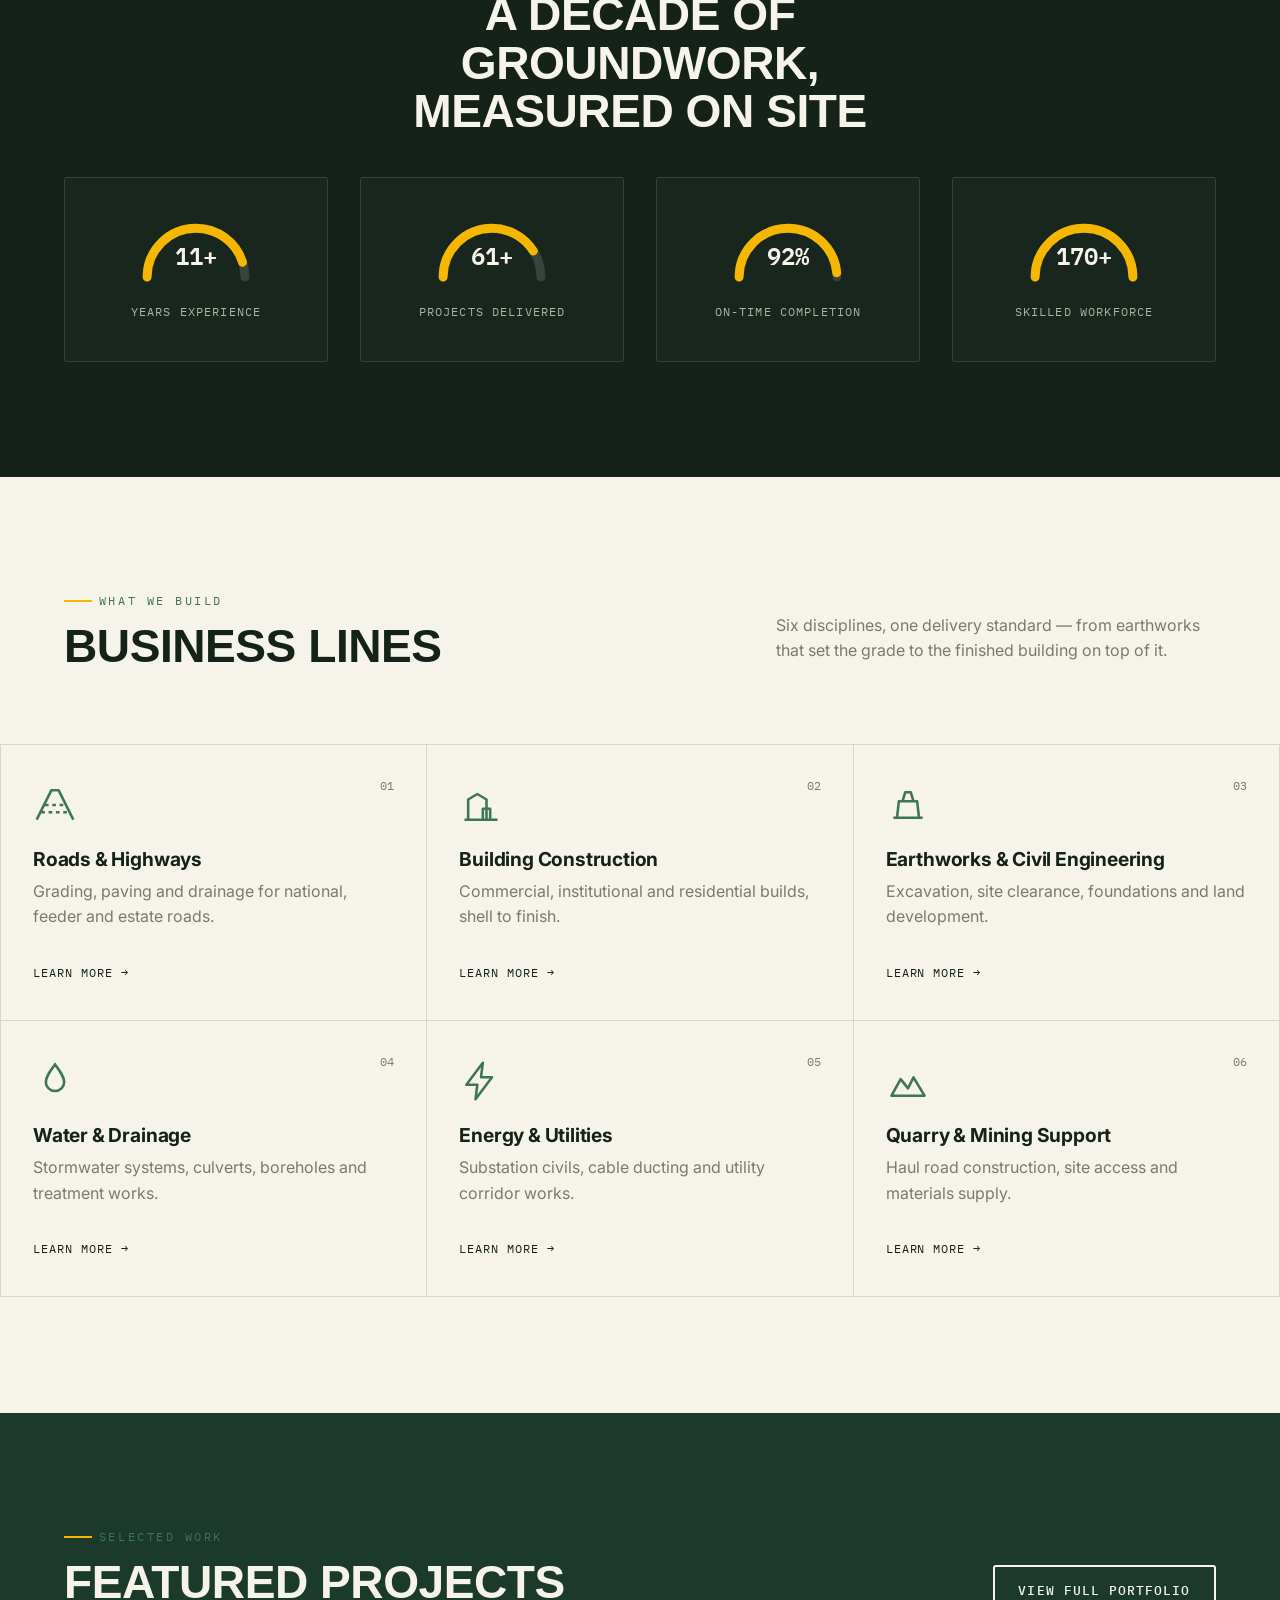
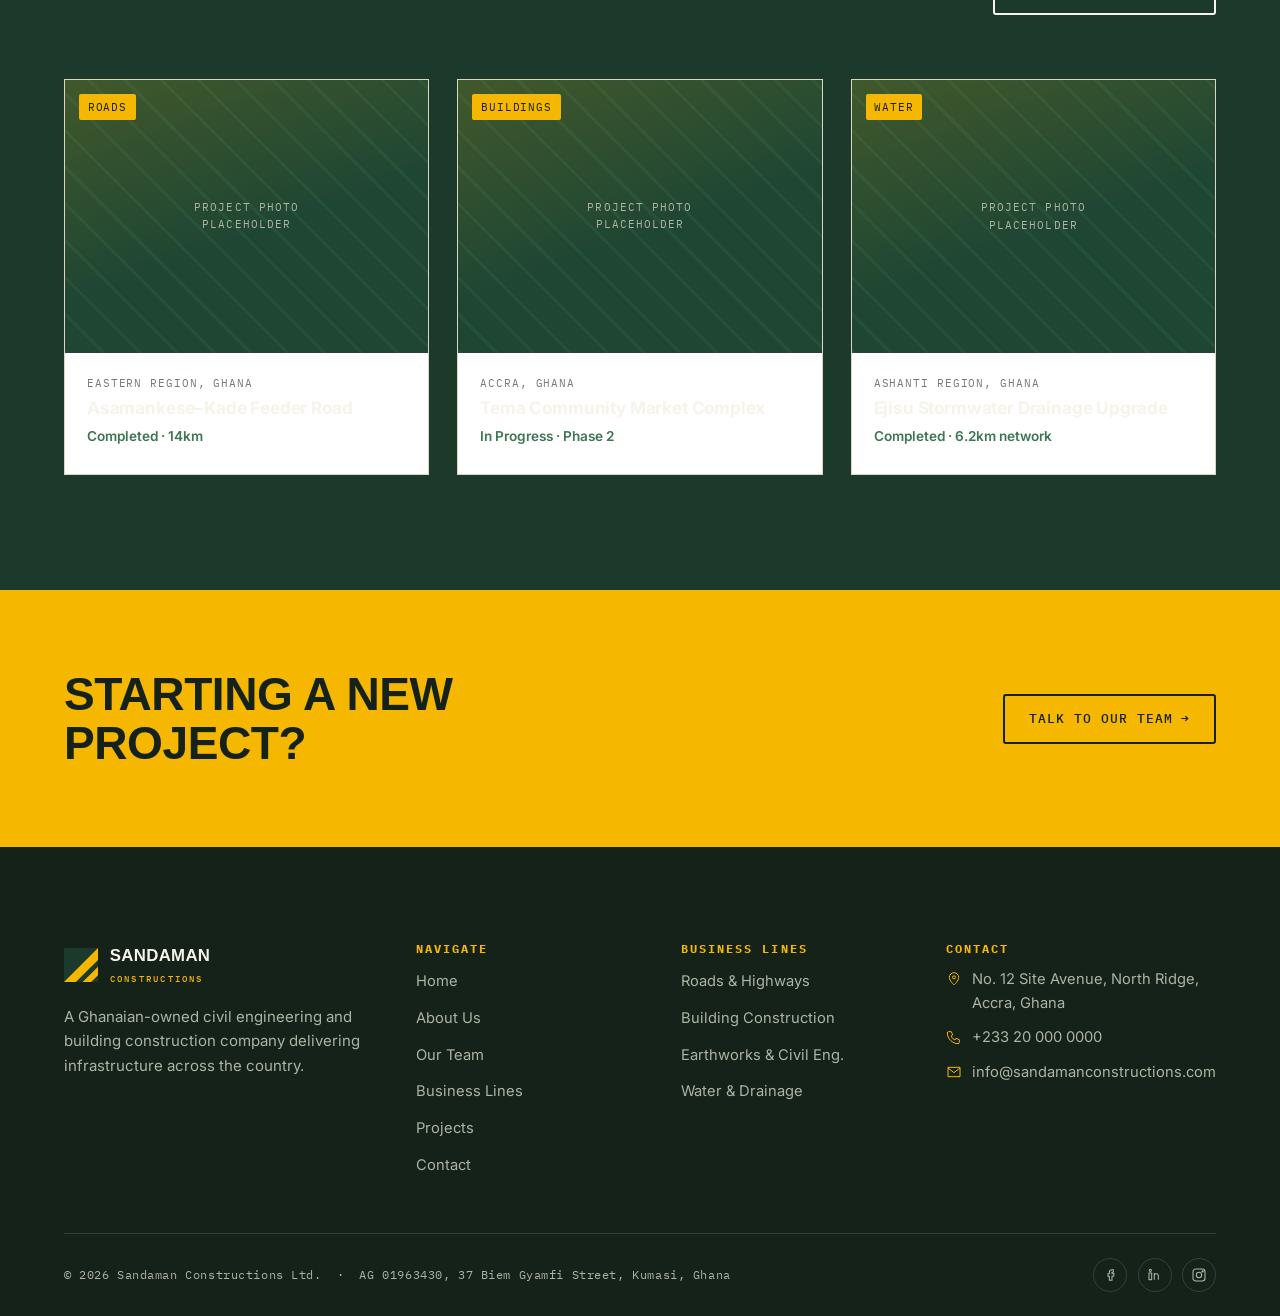
==== commit 1e9545b7: "links update" ====
--- a/index.html
+++ b/index.html
@@ -33,6 +33,7 @@
                 <ul class="nav-list" id="nav-list">
                     <li><a href="index" aria-current="page">Home</a></li>
                     <li><a href="about">About Us</a></li>
+                    <li><a href="team">Our Team</a></li>
                     <li><a href="sectors">Business Lines</a></li>
                     <li><a href="projects">Projects</a></li>
                     <li><a href="contact">Contact</a></li>
@@ -316,6 +317,7 @@
                     <ul>
                         <li><a href="index">Home</a></li>
                         <li><a href="about">About Us</a></li>
+                        <li><a href="team">Our Team</a></li>
                         <li><a href="sectors">Business Lines</a></li>
                         <li><a href="projects">Projects</a></li>
                         <li><a href="contact">Contact</a></li>
